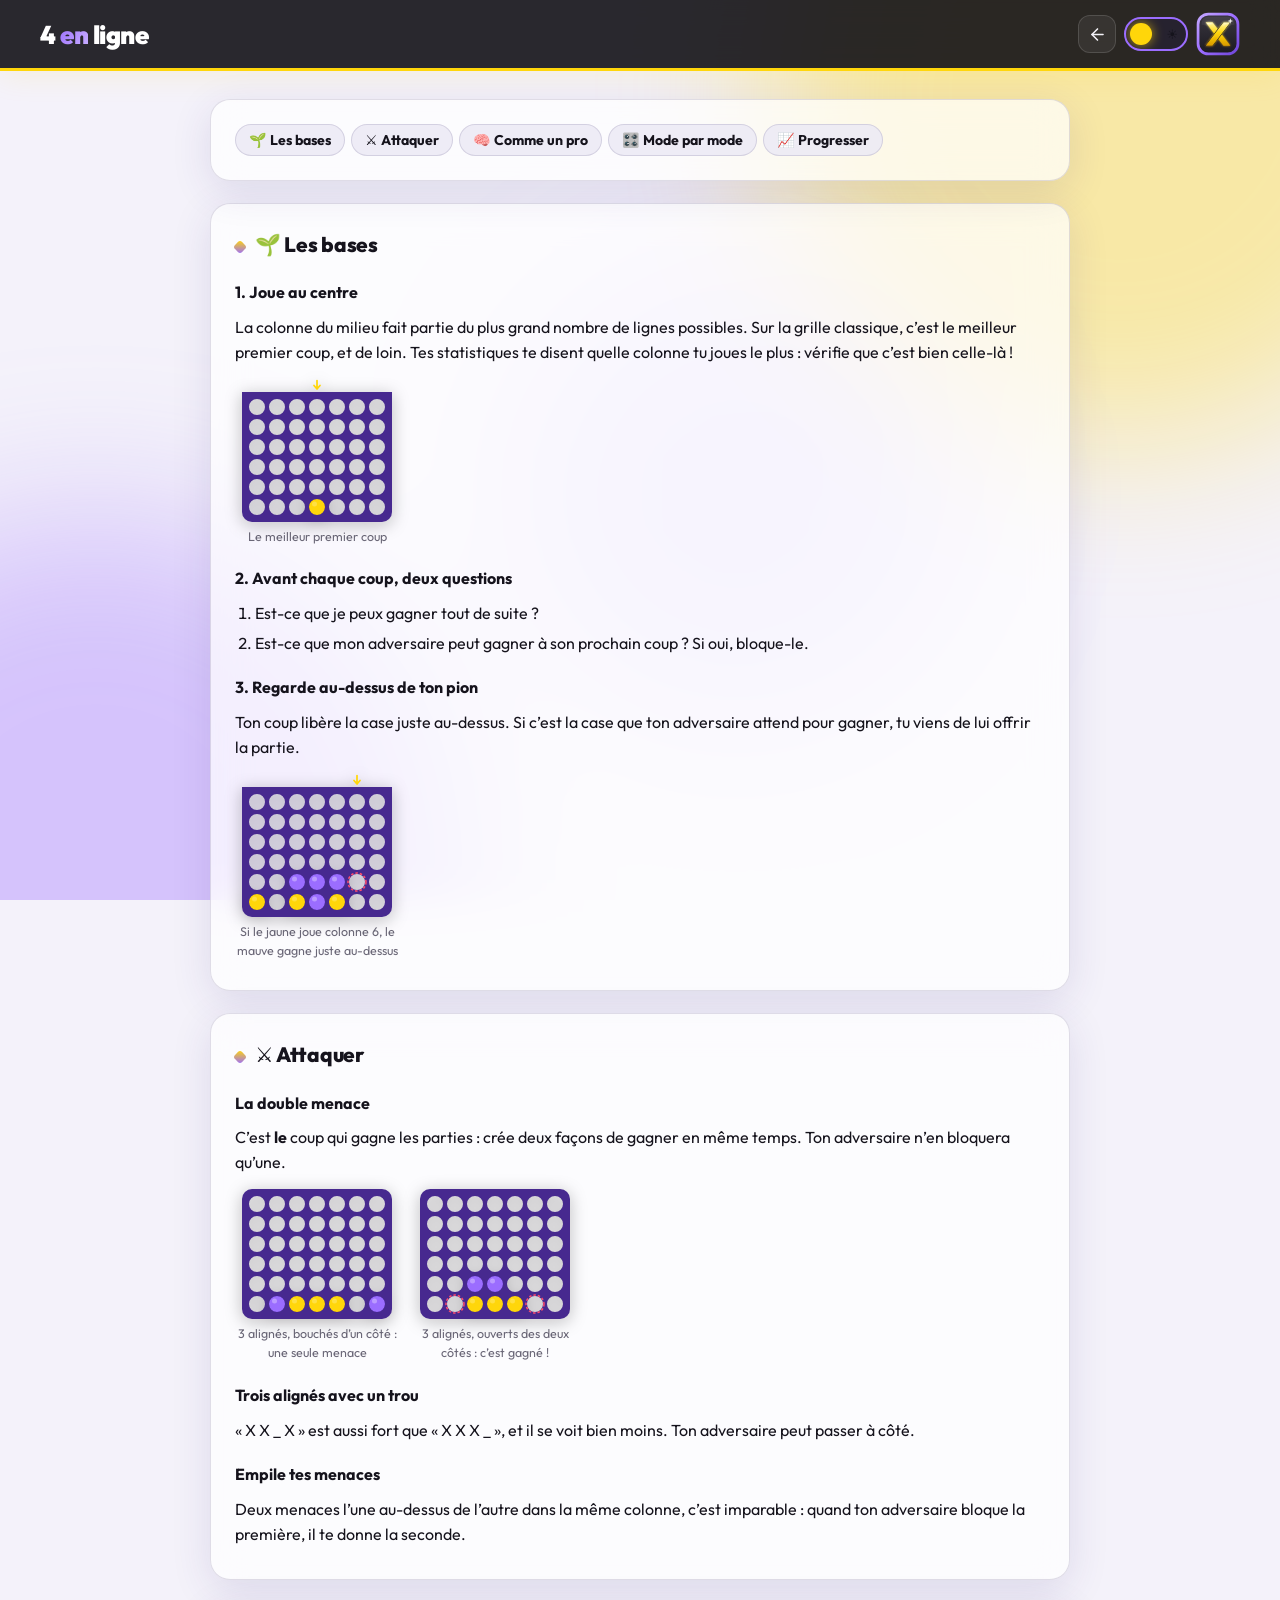
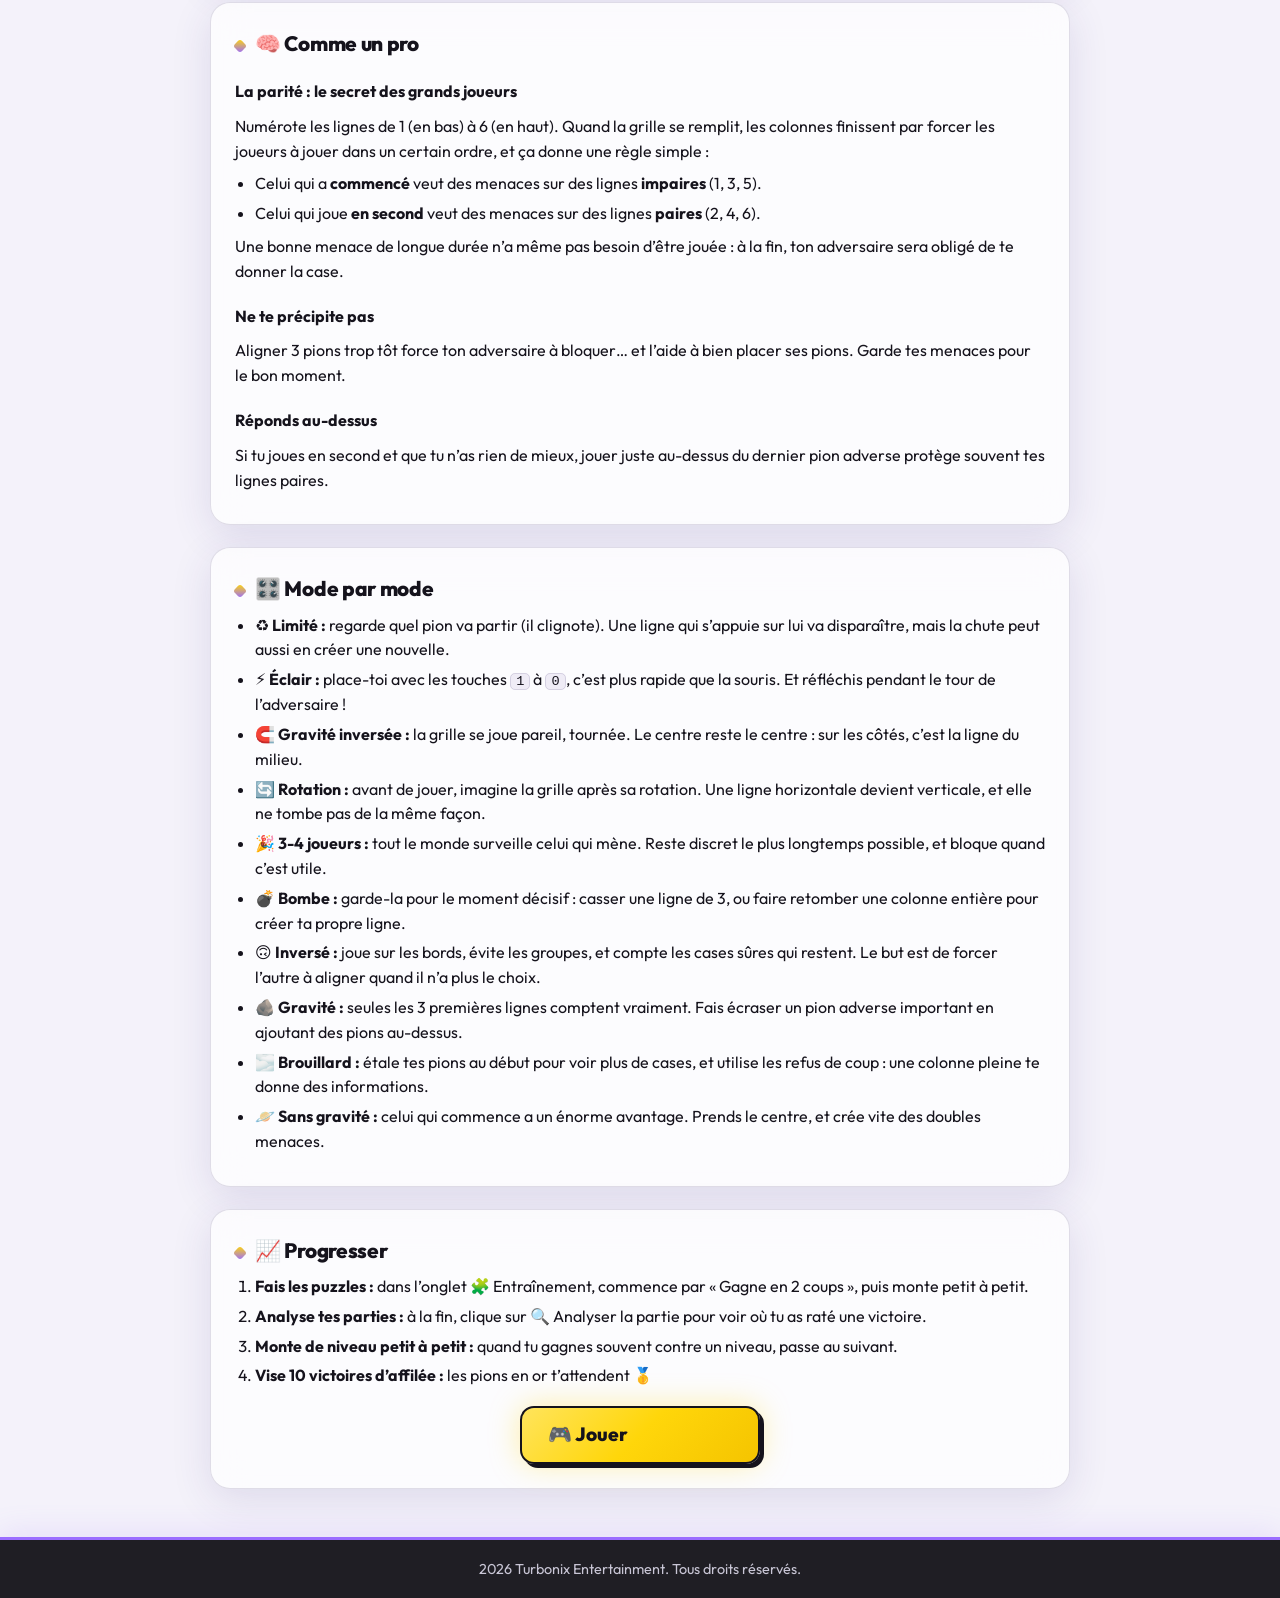
==== astuces.html @ aba50c03 "Site 4 en ligne : 2D et 3D, bot à 10 niveaux, tournoi, puzzles et modes combinables Co-Authored-By: " ====
<!DOCTYPE html>
<html lang="fr">
<head>
  <meta charset="UTF-8">
  <meta name="viewport" content="width=device-width, initial-scale=1.0">
  <title>Astuces du 4 en ligne — Turbonix</title>
  <meta name="description" content="Les meilleures astuces pour gagner au 4 en ligne : le centre, la double menace, la parité et des conseils pour chaque mode.">
  <link rel="icon" href="logo.svg" type="image/svg+xml">
  <script>
    // Applique le thème avant l'affichage pour éviter un flash
    (function () {
      var prefs = {};
      try { prefs = JSON.parse(localStorage.getItem("tx-prefs")) || {}; } catch (e) {}
      var theme = prefs.theme || (matchMedia("(prefers-color-scheme: dark)").matches ? "dark" : "light");
      document.documentElement.dataset.theme = theme;
    })();
  </script>
  <link rel="preconnect" href="https://fonts.googleapis.com">
  <link rel="preconnect" href="https://fonts.gstatic.com" crossorigin>
  <link href="https://fonts.googleapis.com/css2?family=Outfit:wght@400;500;600;700;800;900&display=swap" rel="stylesheet">
  <link rel="stylesheet" href="turbonix.css">
  <link rel="stylesheet" href="style.css">
</head>
<body class="rules-page">
  <div class="bg-blobs" aria-hidden="true"><span></span><span></span><span></span></div>

  <header class="site-header">
    <div class="header-inner">
      <h1 class="site-title">4 <span>en</span> ligne</h1>
      <div class="header-right">
        <a href="index.html" class="hbtn" title="Retour au jeu" aria-label="Retour au jeu">
          <svg viewBox="0 0 24 24"><path d="M19 12H5"/><path d="m12 19-7-7 7-7"/></svg>
        </a>
        <button id="themeBtn" class="theme-toggle" aria-label="Changer de thème" title="Mode sombre / clair">
          <span class="theme-icon sun">☀️</span>
          <span class="theme-icon moon">🌙</span>
        </button>
        <a href="index.html" class="logo" aria-label="Turbonix Entertainment">
          <img src="logo.svg" alt="Logo Turbonix" width="44" height="44">
        </a>
      </div>
    </div>
  </header>

  <main class="container">
    <nav class="card rules-nav" aria-label="Sommaire des astuces">
      <div class="presets">
        <a class="chip" href="#base">🌱 Les bases</a>
        <a class="chip" href="#attaque">⚔️ Attaquer</a>
        <a class="chip" href="#pro">🧠 Comme un pro</a>
        <a class="chip" href="#modes">🎛️ Mode par mode</a>
        <a class="chip" href="#progresser">📈 Progresser</a>
      </div>
    </nav>

    <section class="card rules-card" id="base">
      <h2>🌱 Les bases</h2>
      <h3>1. Joue au centre</h3>
      <p>La colonne du milieu fait partie du plus grand nombre de lignes possibles. Sur la grille classique, c’est le meilleur premier coup, et de loin. Tes statistiques te disent quelle colonne tu joues le plus : vérifie que c’est bien celle-là !</p>
      <div class="demo-row" data-demos='[{"b":"......./......./......./......./......./...X...","arrow":3,"t":"Le meilleur premier coup"}]'></div>
      <h3>2. Avant chaque coup, deux questions</h3>
      <ol>
        <li>Est-ce que je peux gagner tout de suite ?</li>
        <li>Est-ce que mon adversaire peut gagner à son prochain coup ? Si oui, bloque-le.</li>
      </ol>
      <h3>3. Regarde au-dessus de ton pion</h3>
      <p>Ton coup libère la case juste au-dessus. Si c’est la case que ton adversaire attend pour gagner, tu viens de lui offrir la partie.</p>
      <div class="demo-row" data-demos='[{"b":"......./......./......./......./..OOO../X.XOX..","mark":["5,4"],"arrow":5,"t":"Si le jaune joue colonne 6, le mauve gagne juste au-dessus"}]'></div>
    </section>

    <section class="card rules-card" id="attaque">
      <h2>⚔️ Attaquer</h2>
      <h3>La double menace</h3>
      <p>C’est <strong>le</strong> coup qui gagne les parties : crée deux façons de gagner en même temps. Ton adversaire n’en bloquera qu’une.</p>
      <div class="demo-row" data-demos='[{"b":"......./......./......./......./......./.OXXX.O","t":"3 alignés, bouchés d’un côté : une seule menace"},{"b":"......./......./......./......./..OO.../..XXX..","mark":["1,5","5,5"],"t":"3 alignés, ouverts des deux côtés : c’est gagné !"}]'></div>
      <h3>Trois alignés avec un trou</h3>
      <p>« X X _ X » est aussi fort que « X X X _ », et il se voit bien moins. Ton adversaire peut passer à côté.</p>
      <h3>Empile tes menaces</h3>
      <p>Deux menaces l’une au-dessus de l’autre dans la même colonne, c’est imparable : quand ton adversaire bloque la première, il te donne la seconde.</p>
    </section>

    <section class="card rules-card" id="pro">
      <h2>🧠 Comme un pro</h2>
      <h3>La parité : le secret des grands joueurs</h3>
      <p>Numérote les lignes de 1 (en bas) à 6 (en haut). Quand la grille se remplit, les colonnes finissent par forcer les joueurs à jouer dans un certain ordre, et ça donne une règle simple :</p>
      <ul>
        <li>Celui qui a <strong>commencé</strong> veut des menaces sur des lignes <strong>impaires</strong> (1, 3, 5).</li>
        <li>Celui qui joue <strong>en second</strong> veut des menaces sur des lignes <strong>paires</strong> (2, 4, 6).</li>
      </ul>
      <p>Une bonne menace de longue durée n’a même pas besoin d’être jouée : à la fin, ton adversaire sera obligé de te donner la case.</p>
      <h3>Ne te précipite pas</h3>
      <p>Aligner 3 pions trop tôt force ton adversaire à bloquer… et l’aide à bien placer ses pions. Garde tes menaces pour le bon moment.</p>
      <h3>Réponds au-dessus</h3>
      <p>Si tu joues en second et que tu n’as rien de mieux, jouer juste au-dessus du dernier pion adverse protège souvent tes lignes paires.</p>
    </section>

    <section class="card rules-card" id="modes">
      <h2>🎛️ Mode par mode</h2>
      <ul>
        <li><strong>♻️ Limité :</strong> regarde quel pion va partir (il clignote). Une ligne qui s’appuie sur lui va disparaître, mais la chute peut aussi en créer une nouvelle.</li>
        <li><strong>⚡ Éclair :</strong> place-toi avec les touches <kbd>1</kbd> à <kbd>0</kbd>, c’est plus rapide que la souris. Et réfléchis pendant le tour de l’adversaire !</li>
        <li><strong>🧲 Gravité inversée :</strong> la grille se joue pareil, tournée. Le centre reste le centre : sur les côtés, c’est la ligne du milieu.</li>
        <li><strong>🔄 Rotation :</strong> avant de jouer, imagine la grille après sa rotation. Une ligne horizontale devient verticale, et elle ne tombe pas de la même façon.</li>
        <li><strong>🎉 3-4 joueurs :</strong> tout le monde surveille celui qui mène. Reste discret le plus longtemps possible, et bloque quand c’est utile.</li>
        <li><strong>💣 Bombe :</strong> garde-la pour le moment décisif : casser une ligne de 3, ou faire retomber une colonne entière pour créer ta propre ligne.</li>
        <li><strong>🙃 Inversé :</strong> joue sur les bords, évite les groupes, et compte les cases sûres qui restent. Le but est de forcer l’autre à aligner quand il n’a plus le choix.</li>
        <li><strong>🪨 Gravité :</strong> seules les 3 premières lignes comptent vraiment. Fais écraser un pion adverse important en ajoutant des pions au-dessus.</li>
        <li><strong>🌫️ Brouillard :</strong> étale tes pions au début pour voir plus de cases, et utilise les refus de coup : une colonne pleine te donne des informations.</li>
        <li><strong>🪐 Sans gravité :</strong> celui qui commence a un énorme avantage. Prends le centre, et crée vite des doubles menaces.</li>
      </ul>
    </section>

    <section class="card rules-card" id="progresser">
      <h2>📈 Progresser</h2>
      <ol>
        <li><strong>Fais les puzzles :</strong> dans l’onglet 🧩 Entraînement, commence par « Gagne en 2 coups », puis monte petit à petit.</li>
        <li><strong>Analyse tes parties :</strong> à la fin, clique sur 🔍 Analyser la partie pour voir où tu as raté une victoire.</li>
        <li><strong>Monte de niveau petit à petit :</strong> quand tu gagnes souvent contre un niveau, passe au suivant.</li>
        <li><strong>Vise 10 victoires d’affilée :</strong> les pions en or t’attendent 🥇</li>
      </ol>
      <div class="actions rules-back"><a class="btn btn-primary" href="index.html">🎮 Jouer</a></div>
    </section>
  </main>

  <footer class="site-footer">
    <p><span id="year"></span> Turbonix Entertainment. Tous droits réservés.</p>
  </footer>

  <script src="js/pages.js"></script>
</body>
</html>
---- turbonix.css ----
/* ==========================================================================
   TURBONIX — Style commun des mini-sites Turbonix Entertainment
   Version 1.0 · tiré du site « Pile ou Face »
   Documentation complète : STYLE-TURBONIX.md

   À mettre dans le <head> de chaque site :
     <link rel="preconnect" href="https://fonts.googleapis.com">
     <link rel="preconnect" href="https://fonts.gstatic.com" crossorigin>
     <link href="https://fonts.googleapis.com/css2?family=Outfit:wght@400;500;600;700;800;900&display=swap" rel="stylesheet">
     <link rel="stylesheet" href="turbonix.css">
   ========================================================================== */


/* ---------- 1. Couleurs, polices, arrondis (variables) ---------- */

:root {
  /* Couleurs de marque (identiques en clair et en sombre) */
  --yellow: #ffd60a;
  --yellow-light: #ffe45c;
  --yellow-dark: #e6b800;
  --mauve: #9b6dff;
  --mauve-light: #c9b0ff;
  --mauve-dark: #6f45d9;
  --mauve-deep: #2d1b57;
  --black: #0d0c12;
  --ink: #15131c;
  --white: #ffffff;

  /* Thème clair */
  --bg: #f4f2fa;
  --surface: rgba(255, 255, 255, 0.72);
  --surface-solid: #ffffff;
  --surface-2: rgba(236, 233, 245, 0.85);
  --text: #15131c;
  --muted: #6b6878;
  --border: rgba(120, 110, 150, 0.22);
  --mauve-soft: rgba(155, 109, 255, 0.14);
  --btn-shadow: #15131c;
  --shadow: 0 10px 40px rgba(60, 40, 120, 0.12);
  --warn: #a87900;
  --error: #d6336c;
  --stage-bg: radial-gradient(ellipse at 50% 30%, #3f3558 0%, #241d33 55%, #15111d 100%);
  --blob-1: rgba(255, 214, 10, 0.35);
  --blob-2: rgba(155, 109, 255, 0.35);
  --blob-3: rgba(155, 109, 255, 0.2);

  /* Formes et mouvements */
  --radius: 20px;
  --ease: cubic-bezier(0.22, 0.8, 0.3, 1);
  --spring: cubic-bezier(0.34, 1.56, 0.64, 1);
  --font: "Outfit", "Segoe UI", system-ui, -apple-system, sans-serif;
  --mono: Consolas, "Courier New", monospace;
}

:root[data-theme="dark"] {
  --bg: #08070c;
  --surface: rgba(22, 20, 31, 0.72);
  --surface-solid: #16141f;
  --surface-2: rgba(38, 34, 52, 0.8);
  --text: #f3f1f8;
  --muted: #a39fb3;
  --border: rgba(155, 109, 255, 0.18);
  --mauve-soft: rgba(155, 109, 255, 0.18);
  --btn-shadow: #9b6dff;
  --shadow: 0 10px 40px rgba(0, 0, 0, 0.5);
  --warn: #ffd60a;
  --error: #ff6b9a;
  --stage-bg: radial-gradient(ellipse at 50% 30%, #2a1f45 0%, #140f22 55%, #0a0812 100%);
  --blob-1: rgba(255, 214, 10, 0.16);
  --blob-2: rgba(155, 109, 255, 0.3);
  --blob-3: rgba(111, 69, 217, 0.25);
}


/* ---------- 2. Base ---------- */

* { box-sizing: border-box; margin: 0; padding: 0; }

html { scroll-behavior: smooth; }

body {
  font-family: var(--font);
  background: var(--bg);
  color: var(--text);
  min-height: 100vh;
  display: flex;
  flex-direction: column;
  overflow-x: hidden;
  transition: background 0.5s var(--ease), color 0.5s var(--ease);
}

button { font: inherit; cursor: pointer; color: inherit; }
input, select, textarea { font: inherit; color: var(--text); }
input:focus, select:focus, textarea:focus {
  outline: none;
  border-color: var(--mauve) !important;
  box-shadow: 0 0 0 4px var(--mauve-soft);
}

.hidden { display: none !important; }
.muted { color: var(--muted); }
.small { font-size: 0.85rem; }
.error { color: var(--error); font-size: 0.82rem; }
.warn { color: var(--warn); font-size: 0.82rem; }

code, kbd {
  font-family: var(--mono);
  background: var(--surface-2);
  border: 1px solid var(--border);
  border-radius: 5px;
  padding: 0 5px;
  font-size: 0.85em;
}

h2 { font-size: 1.3rem; font-weight: 800; letter-spacing: -0.3px; }
/* Petit losange jaune → mauve devant chaque titre de carte */
h2::before {
  content: "";
  display: inline-block;
  width: 10px;
  height: 10px;
  margin-right: 10px;
  border-radius: 3px;
  background: linear-gradient(135deg, var(--yellow), var(--mauve));
  vertical-align: middle;
  transform: rotate(45deg);
}
h3 { font-size: 1rem; font-weight: 700; margin: 20px 0 10px; }


/* ---------- 3. Fond animé (3 taches floues qui dérivent) ---------- */
/* <div class="bg-blobs" aria-hidden="true"><span></span><span></span><span></span></div> */

.bg-blobs {
  position: fixed;
  inset: 0;
  z-index: -1;
  overflow: hidden;
  pointer-events: none;
}
.bg-blobs span {
  position: absolute;
  width: 55vmax;
  height: 55vmax;
  border-radius: 50%;
  filter: blur(80px);
  animation: tx-drift 26s ease-in-out infinite alternate;
  transition: background 0.6s;
}
.bg-blobs span:nth-child(1) { background: var(--blob-1); top: -20vmax; right: -15vmax; }
.bg-blobs span:nth-child(2) { background: var(--blob-2); bottom: -25vmax; left: -20vmax; animation-duration: 32s; }
.bg-blobs span:nth-child(3) { background: var(--blob-3); top: 30%; left: 40%; width: 35vmax; height: 35vmax; animation-duration: 22s; }


/* ---------- 4. Header ---------- */

.site-header {
  background: rgba(13, 12, 18, 0.88);
  backdrop-filter: blur(14px);
  -webkit-backdrop-filter: blur(14px);
  border-bottom: 3px solid var(--yellow);
  box-shadow: 0 4px 30px rgba(255, 214, 10, 0.12);
  position: sticky;
  top: 0;
  z-index: 20;
}
.header-inner {
  max-width: 1240px;
  margin: 0 auto;
  padding: 12px 20px;
  display: flex;
  align-items: center;
  justify-content: space-between;
  gap: 12px;
}
.site-title {
  color: var(--white);
  font-size: 1.6rem;
  font-weight: 900;
  letter-spacing: -0.5px;
  white-space: nowrap;
}
/* Le mot mis en avant dans le titre (ex. « ou » dans « Pile ou Face ») */
.site-title span {
  background: linear-gradient(120deg, var(--mauve), var(--mauve-light));
  -webkit-background-clip: text;
  background-clip: text;
  color: transparent;
}
.header-right { display: flex; align-items: center; gap: 8px; }
.logo img { display: block; transition: transform 0.5s var(--spring); }
.logo:hover img { transform: rotate(-10deg) scale(1.1); }

/* Boutons-icônes du header (son, vibration, partage, effacer…) */
.hbtn {
  width: 38px;
  height: 38px;
  display: grid;
  place-items: center;
  border-radius: 12px;
  border: 1.5px solid rgba(255, 255, 255, 0.14);
  background: rgba(255, 255, 255, 0.06);
  color: #f3f1f8;
  transition: background 0.25s, border-color 0.25s, transform 0.3s var(--spring), color 0.25s;
}
.hbtn svg {
  width: 19px;
  height: 19px;
  fill: none;
  stroke: currentColor;
  stroke-width: 2;
  stroke-linecap: round;
  stroke-linejoin: round;
}
.hbtn:hover { border-color: var(--mauve); background: rgba(155, 109, 255, 0.2); transform: translateY(-2px); }
.hbtn:active { transform: scale(0.92); }
/* Bouton à deux états : <svg class="on">…</svg><svg class="off">…</svg>, classe .off sur le bouton */
.hbtn .off { display: none; }
.hbtn.off { color: #8a879a; }
.hbtn.off .on { display: none; }
.hbtn.off .off { display: block; }
.hbtn.danger:hover { border-color: #ff6b9a; background: rgba(255, 107, 154, 0.18); color: #ff8fb3; }

/* Interrupteur clair / sombre */
.theme-toggle {
  position: relative;
  width: 64px;
  height: 34px;
  border-radius: 999px;
  border: 2px solid var(--mauve);
  background: #26222f;
  overflow: hidden;
  flex-shrink: 0;
}
.theme-toggle::after {
  content: "";
  position: absolute;
  top: 4px;
  left: 4px;
  width: 22px;
  height: 22px;
  border-radius: 50%;
  background: var(--yellow);
  box-shadow: 0 0 12px rgba(255, 214, 10, 0.7);
  transition: transform 0.5s var(--spring), background 0.4s, box-shadow 0.4s;
}
:root[data-theme="dark"] .theme-toggle::after {
  transform: translateX(30px);
  background: var(--mauve);
  box-shadow: 0 0 12px rgba(155, 109, 255, 0.8);
}
.theme-icon { position: absolute; top: 50%; font-size: 0.8rem; transform: translateY(-50%); transition: opacity 0.3s; }
.theme-icon.sun { right: 8px; }
.theme-icon.moon { left: 8px; opacity: 0; }
:root[data-theme="dark"] .theme-icon.sun { opacity: 0; }
:root[data-theme="dark"] .theme-icon.moon { opacity: 1; }


/* ---------- 5. Disposition de la page ---------- */

.container {
  flex: 1;
  width: 100%;
  max-width: 1240px;
  margin: 0 auto;
  padding: 28px 20px 48px;
  display: grid;
  grid-template-columns: 1.15fr 1fr;
  gap: 22px;
  align-items: start;
}
/* Carte qui prend toute la largeur (zone principale, personnalisation…) */
.full { grid-column: 1 / -1; }

.card {
  background: var(--surface);
  backdrop-filter: blur(18px);
  -webkit-backdrop-filter: blur(18px);
  border-radius: var(--radius);
  box-shadow: var(--shadow);
  padding: 24px;
  border: 1px solid var(--border);
  transition: background 0.5s var(--ease), border-color 0.5s var(--ease);
  animation: tx-rise 0.7s var(--ease) both;
  scroll-margin-top: 90px;
  min-width: 0;
}
.card:nth-child(2) { animation-delay: 0.08s; }
.card:nth-child(3) { animation-delay: 0.16s; }
.card:nth-child(4) { animation-delay: 0.24s; }

.card-head {
  display: flex;
  align-items: center;
  justify-content: space-between;
  flex-wrap: wrap;
  gap: 12px;
  margin-bottom: 14px;
}

/* Séparateur pointillé à l'intérieur d'une carte */
.divider { margin-top: 18px; padding-top: 14px; border-top: 1px dashed var(--border); }
.hint { text-align: center; margin-top: 14px; font-size: 0.8rem; color: var(--muted); }


/* ---------- 6. Boutons ---------- */

.btn {
  border: 2px solid var(--text);
  border-radius: 14px;
  padding: 12px 26px;
  font-weight: 700;
  background: var(--surface-solid);
  transition: transform 0.25s var(--spring), background 0.2s, box-shadow 0.25s, border-color 0.2s;
}
.btn:hover:not(:disabled) { transform: translateY(-2px); }
.btn:active:not(:disabled) { transform: translateY(2px) scale(0.98); }
.btn:disabled { opacity: 0.55; cursor: not-allowed; }

/* Bouton principal : jaune, ombre décalée « cartoon » + halo + reflet qui passe */
.btn-primary {
  position: relative;
  overflow: hidden;
  background: linear-gradient(135deg, var(--yellow-light), var(--yellow) 50%, #f5c400);
  color: var(--ink);
  border-color: var(--ink);
  box-shadow: 4px 4px 0 var(--btn-shadow), 0 0 30px rgba(255, 214, 10, 0.35);
  font-size: 1.2rem;
  font-weight: 800;
  min-width: 240px;
}
.btn-primary::after {
  content: "";
  position: absolute;
  inset: 0;
  background: linear-gradient(110deg, transparent 30%, rgba(255, 255, 255, 0.65) 50%, transparent 70%);
  transform: translateX(-120%);
  animation: tx-shine 3.5s ease-in-out infinite;
}
.btn-primary:hover:not(:disabled) { box-shadow: 6px 6px 0 var(--btn-shadow), 0 0 40px rgba(255, 214, 10, 0.5); }
.btn-primary:active:not(:disabled) { box-shadow: 1px 1px 0 var(--btn-shadow); }
/* Pendant une action (ajouter la classe .busy sur <body>), le bouton principal pulse */
body.busy .btn-primary { animation: tx-pulse 0.9s ease-in-out infinite; }

.btn-ghost:hover:not(:disabled) { background: var(--mauve-soft); border-color: var(--mauve); }

.btn-small {
  padding: 7px 13px;
  font-size: 0.85rem;
  border-width: 1.5px;
  border-radius: 10px;
}
.btn-small:hover:not(:disabled) { background: var(--mauve-soft); border-color: var(--mauve); }

.btn-danger { background: #e8336f; border-color: #e8336f; color: #fff; }
.btn-danger:hover:not(:disabled) { background: #cc2259 !important; border-color: #cc2259 !important; }

/* Petit bouton carré avec un emoji (ex. 🎲 « au hasard ») */
.icon-btn {
  width: 44px;
  min-height: 40px;
  flex-shrink: 0;
  border: 1.5px solid var(--border);
  border-radius: 12px;
  background: var(--surface-2);
  font-size: 1.1rem;
  transition: transform 0.4s var(--spring), border-color 0.2s;
}
.icon-btn:hover { border-color: var(--mauve); transform: rotate(-20deg) scale(1.08); }
.icon-btn:active { transform: rotate(200deg) scale(0.92); }

.actions { display: flex; gap: 12px; flex-wrap: wrap; justify-content: center; }


/* ---------- 7. Pastilles, sélecteurs, onglets ---------- */

/* Pastilles cliquables (préréglages : D4, D6… ou Euro, Dollar…) */
.presets { display: flex; flex-wrap: wrap; gap: 6px; }
.chip {
  border: 1.5px solid var(--border);
  background: var(--surface-2);
  border-radius: 999px;
  padding: 6px 13px;
  font-weight: 700;
  font-size: 0.88rem;
  transition: all 0.3s var(--spring);
}
.chip:hover { border-color: var(--mauve); transform: translateY(-2px); }
.chip.active {
  background: linear-gradient(135deg, var(--mauve), var(--mauve-dark));
  border-color: var(--mauve);
  color: var(--white);
  box-shadow: 0 4px 14px rgba(155, 109, 255, 0.4);
}

/* Choix entre 2 options avec une pilule mauve qui glisse.
   <div class="pill-switch" data-active="0"><span class="pill-indicator"></span>
     <button class="active">🪙 Pièce</button><button>🎲 Dé</button></div>
   Mettre data-active="1" pour la 2e option. */
.pill-switch {
  position: relative;
  display: grid;
  grid-template-columns: 1fr 1fr;
  width: 240px;
  padding: 4px;
  border-radius: 999px;
  background: var(--surface-2);
  border: 1px solid var(--border);
}
.pill-indicator {
  position: absolute;
  top: 4px;
  bottom: 4px;
  left: 4px;
  width: calc(50% - 4px);
  border-radius: 999px;
  background: linear-gradient(135deg, var(--mauve), var(--mauve-dark));
  box-shadow: 0 4px 16px rgba(155, 109, 255, 0.45);
  transition: transform 0.5s var(--spring);
}
.pill-switch[data-active="1"] .pill-indicator { transform: translateX(100%); }
.pill-switch button {
  position: relative;
  border: none;
  background: none;
  padding: 8px 0;
  font-weight: 700;
  border-radius: 999px;
  transition: color 0.3s;
}
.pill-switch button.active { color: var(--white); }

/* Petit sélecteur à chiffres avec indicateur jaune (ex. « Comparer 1 · 2 · 3 »).
   Mettre data-active="0|1|2" sur .seg */
.seg {
  position: relative;
  display: grid;
  grid-template-columns: repeat(3, 40px);
  padding: 3px;
  border-radius: 12px;
  background: var(--surface-2);
  border: 1px solid var(--border);
}
.seg button { position: relative; border: none; background: none; padding: 5px 0; font-weight: 800; transition: color 0.3s; }
.seg button.active { color: var(--ink); }
.seg-indicator {
  position: absolute;
  top: 3px;
  bottom: 3px;
  left: 3px;
  width: 40px;
  border-radius: 9px;
  background: var(--yellow);
  box-shadow: 0 0 14px rgba(255, 214, 10, 0.45);
  transition: transform 0.45s var(--spring);
}
.seg[data-active="1"] .seg-indicator { transform: translateX(40px); }
.seg[data-active="2"] .seg-indicator { transform: translateX(80px); }

/* Onglets (ex. objets A / B / C) */
.tabs { display: flex; gap: 8px; margin-bottom: 14px; flex-wrap: wrap; }
.tab {
  display: flex;
  align-items: center;
  gap: 8px;
  padding: 5px 12px 5px 5px;
  border-radius: 12px;
  border: 1.5px solid var(--border);
  background: var(--surface-2);
  font-weight: 700;
  transition: all 0.25s var(--ease);
}
.tab.active { border-color: var(--mauve); background: var(--mauve-soft); box-shadow: 0 0 16px rgba(155, 109, 255, 0.25); }

/* Badge lettre (A mauve nuit, B jaune, C blanc) */
.badge {
  display: inline-grid;
  place-items: center;
  width: 26px;
  height: 26px;
  border-radius: 8px;
  font-weight: 900;
  font-size: 0.85rem;
  background: var(--mauve-deep);
  color: var(--yellow);
  flex-shrink: 0;
}
.badge.b { background: var(--yellow); color: var(--ink); }
.badge.c { background: #ffffff; color: var(--mauve-dark); border: 1.5px solid var(--mauve); }


/* ---------- 8. Champs de saisie ---------- */

.field { display: flex; flex-direction: column; gap: 6px; }
.field label { font-weight: 600; font-size: 0.9rem; }
.field label small { color: var(--muted); font-weight: 400; }
.field-row { display: flex; gap: 8px; }
.field-row.wrap { flex-wrap: wrap; }
.input,
.field input[type="number"],
.field input[type="text"] {
  width: 180px;
  padding: 10px 12px;
  border: 1.5px solid var(--border);
  border-radius: 12px;
  background: var(--surface-2);
  font-weight: 700;
  font-size: 1rem;
  transition: border-color 0.2s, box-shadow 0.2s;
}
.input.grow { width: auto; flex: 1; min-width: 0; }

/* Interrupteur on/off
   <label class="switch"><input type="checkbox"><span class="switch-track"><span class="switch-thumb"></span></span>Texte</label> */
.switch { display: flex; align-items: center; gap: 10px; cursor: pointer; font-weight: 700; font-size: 0.9rem; }
.switch input { position: absolute; opacity: 0; pointer-events: none; }
.switch-track {
  width: 48px;
  height: 28px;
  border-radius: 999px;
  background: var(--border);
  position: relative;
  transition: background 0.3s var(--ease), box-shadow 0.3s;
  flex-shrink: 0;
}
.switch-thumb {
  position: absolute;
  top: 3px;
  left: 3px;
  width: 22px;
  height: 22px;
  border-radius: 50%;
  background: var(--white);
  box-shadow: 0 2px 5px rgba(0, 0, 0, 0.3);
  transition: transform 0.4s var(--spring);
}
.switch input:checked + .switch-track { background: var(--mauve); box-shadow: 0 0 14px rgba(155, 109, 255, 0.5); }
.switch input:checked + .switch-track .switch-thumb { transform: translateX(20px); }
.switch input:focus-visible + .switch-track { box-shadow: 0 0 0 4px var(--mauve-soft); }

/* Curseur dégradé mauve → jaune. Mettre style="--fill: 40%" pour la partie remplie */
.range {
  width: 100%;
  height: 8px;
  -webkit-appearance: none;
  appearance: none;
  border-radius: 99px;
  background: linear-gradient(90deg, var(--mauve), var(--yellow)) 0 / var(--fill, 0%) 100% no-repeat, var(--border);
  cursor: pointer;
}
.range::-webkit-slider-thumb {
  -webkit-appearance: none;
  width: 20px;
  height: 20px;
  border-radius: 50%;
  background: var(--white);
  border: 3px solid var(--mauve);
  box-shadow: 0 2px 8px rgba(155, 109, 255, 0.5);
  transition: transform 0.2s var(--spring);
}
.range::-webkit-slider-thumb:hover { transform: scale(1.2); }
.range::-moz-range-thumb {
  width: 16px;
  height: 16px;
  border-radius: 50%;
  background: var(--white);
  border: 3px solid var(--mauve);
}

/* Encadré d'information (mauve) ou d'avertissement (.info.alt, jaune) */
.info {
  background: var(--mauve-soft);
  border-left: 4px solid var(--mauve);
  padding: 11px 13px;
  border-radius: 10px;
  font-size: 0.88rem;
  margin-bottom: 12px;
  line-height: 1.45;
  transition: background 0.3s, border-color 0.3s;
}
.info.alt { background: rgba(255, 214, 10, 0.12); border-left-color: var(--yellow); }


/* ---------- 9. Liste de probabilités (une ligne par choix) ---------- */
/*
  <div class="prob-list">
    <div class="prob-row">
      <span class="prob-index">1</span>
      <input class="prob-name" value="Pile">
      <div class="prob-pct"><input value="50"><span class="eq"></span></div>
      <input class="range prob-range" type="range" min="0" max="100" step="0.01" style="--fill:50%">
    </div>
  </div>
  <div class="prob-total">Total : <strong>100 %</strong></div>
*/

.prob-list {
  display: flex;
  flex-direction: column;
  gap: 8px;
  max-height: 480px;
  overflow-y: auto;
  padding-right: 4px;
}
.prob-row {
  display: grid;
  grid-template-columns: auto 1fr 130px;
  grid-template-areas:
    "idx name pct"
    "idx range range";
  align-items: center;
  gap: 8px 10px;
  padding: 9px 11px;
  border-radius: 14px;
  background: var(--surface-2);
  border: 1px solid transparent;
  transition: background 0.3s, border-color 0.3s;
  animation: tx-rise 0.35s var(--ease) both;
}
.prob-row:hover { border-color: var(--border); }
.prob-row.flash { animation: tx-flash 1.2s var(--ease); }
.prob-index {
  grid-area: idx;
  min-width: 32px;
  height: 32px;
  padding: 0 6px;
  display: grid;
  place-items: center;
  background: linear-gradient(135deg, var(--mauve-deep), var(--ink));
  color: var(--yellow);
  border-radius: 10px;
  font-weight: 800;
  font-size: 0.8rem;
  align-self: start;
}
.prob-name {
  grid-area: name;
  width: 100%;
  min-width: 0;
  padding: 8px 10px;
  border: 1.5px solid var(--border);
  border-radius: 10px;
  background: var(--surface-solid);
  font-weight: 600;
}
.prob-pct { grid-area: pct; position: relative; }
.prob-pct input {
  width: 100%;
  padding: 8px 26px 8px 10px;
  border: 1.5px solid var(--border);
  border-radius: 10px;
  background: var(--surface-solid);
  text-align: right;
  font-weight: 700;
}
/* Le « % » affiché dans le champ */
.prob-pct::after {
  content: "%";
  position: absolute;
  right: 10px;
  top: 50%;
  transform: translateY(-50%);
  color: var(--muted);
  font-size: 0.85rem;
  pointer-events: none;
}
/* Quand on a tapé une fraction (1/3) ou un ratio (1:3), on cache le « % »
   et on montre l'équivalent à gauche (« = 33.33 % ») */
.prob-pct.raw::after { content: ""; }
.prob-pct.raw input { padding-right: 10px; }
.prob-pct.invalid input { border-color: var(--error); animation: tx-shake 0.3s; }
.prob-pct .eq {
  position: absolute;
  left: 10px;
  top: 50%;
  transform: translateY(-50%);
  pointer-events: none;
  font-size: 0.72rem;
  font-weight: 700;
  color: var(--mauve);
  white-space: nowrap;
}
.prob-range { grid-area: range; }

.prob-total {
  margin-top: 16px;
  padding-top: 14px;
  border-top: 1px dashed var(--border);
  display: flex;
  flex-wrap: wrap;
  align-items: center;
  gap: 10px;
  justify-content: space-between;
}
.prob-total strong { transition: color 0.3s; }
.prob-total strong.off { color: var(--warn); }

.pager { display: flex; align-items: center; flex-wrap: wrap; gap: 10px; margin-top: 12px; font-size: 0.88rem; }


/* ---------- 10. Zone de jeu / scène ---------- */
/* Fond sombre avec un halo conique qui tourne lentement (plus vite avec .rolling) */

.stage-zone {
  position: relative;
  width: 100%;
  height: 320px;
  border-radius: 22px;
  background: var(--stage-bg);
  border: 1px solid var(--border);
  overflow: hidden;
  box-shadow: inset 0 -30px 60px rgba(0, 0, 0, 0.08);
  transition: background 0.5s;
}
.stage-zone::before {
  content: "";
  position: absolute;
  inset: -40%;
  background: conic-gradient(from 0deg, transparent, rgba(255, 214, 10, 0.12), transparent 30%, rgba(155, 109, 255, 0.16), transparent 60%);
  animation: tx-spin 14s linear infinite;
  opacity: 0.7;
  pointer-events: none;
}
.stage-zone.rolling::before { animation-duration: 2.5s; opacity: 1; }
/* Onde de choc + flash jaune quand un résultat tombe (ajouter puis retirer .landed) */
.stage-zone::after {
  content: "";
  position: absolute;
  left: 50%;
  top: 55%;
  width: 40px;
  height: 40px;
  margin: -20px 0 0 -20px;
  border-radius: 50%;
  border: 3px solid var(--yellow);
  opacity: 0;
  pointer-events: none;
}
.stage-zone.landed { animation: tx-flash-zone 0.7s var(--ease); }
.stage-zone.landed::after { animation: tx-shockwave 0.9s var(--ease); }
/* Événement rare (ex. pièce sur la tranche) : la zone clignote en doré */
.stage-zone.jackpot { animation: tx-jackpot 1.2s ease-in-out 3; border-color: var(--yellow); }

/* Particules d'explosion (créées en JS, voir STYLE-TURBONIX.md) */
.particle {
  position: absolute;
  left: 50%;
  top: 50%;
  border-radius: 50%;
  pointer-events: none;
  box-shadow: 0 0 8px currentColor;
}
.particle.star {
  border-radius: 0;
  clip-path: polygon(50% 0, 61% 35%, 98% 35%, 68% 57%, 79% 91%, 50% 70%, 21% 91%, 32% 57%, 2% 35%, 39% 35%);
}

/* Bannière « INCROYABLE ! » au-dessus de la zone */
.banner {
  position: absolute;
  left: 50%;
  top: 14%;
  transform: translateX(-50%);
  display: flex;
  flex-direction: column;
  align-items: center;
  pointer-events: none;
  animation: tx-banner 3.6s var(--spring) forwards;
  z-index: 2;
}
.banner span {
  font-size: clamp(1.6rem, 5vw, 2.8rem);
  font-weight: 900;
  letter-spacing: 2px;
  background: linear-gradient(90deg, var(--yellow), #fff, var(--mauve), var(--yellow));
  background-size: 300% 100%;
  -webkit-background-clip: text;
  background-clip: text;
  color: transparent;
  filter: drop-shadow(0 0 12px rgba(255, 214, 10, 0.8));
  animation: tx-shimmer 1.2s linear infinite;
}
.banner small { color: #fff; font-weight: 800; text-shadow: 0 0 10px var(--mauve); }

/* Résultat sous la zone : petite étiquette + valeur surlignée en jaune */
.result {
  text-align: center;
  font-size: 1.2rem;
  font-weight: 700;
  min-height: 3.2em;
  display: flex;
  flex-wrap: wrap;
  align-items: center;
  justify-content: center;
  gap: 4px 8px;
  max-width: 100%;
}
.result.reveal { animation: tx-reveal 0.55s var(--spring); }
.result-label {
  font-size: 0.75rem;
  text-transform: uppercase;
  letter-spacing: 1.5px;
  color: var(--muted);
}
.result strong {
  background: linear-gradient(135deg, var(--yellow-light), var(--yellow));
  color: var(--ink);
  padding: 3px 12px;
  border-radius: 8px;
  line-height: 1.7;
  box-shadow: 0 4px 18px rgba(255, 214, 10, 0.35);
  -webkit-box-decoration-break: clone;
  box-decoration-break: clone;
  overflow-wrap: anywhere;
}
.result .line { flex-basis: 100%; }
.jackpot-title {
  flex-basis: 100%;
  font-size: 1.4rem;
  font-weight: 900;
  letter-spacing: 3px;
  color: var(--yellow);
  text-shadow: 0 0 14px rgba(255, 214, 10, 0.7);
}


/* ---------- 11. Statistiques et historique ---------- */

/* Chiffres clés : 4 cases (2 sur téléphone) */
.kpis { display: grid; grid-template-columns: repeat(4, 1fr); gap: 10px; margin-bottom: 18px; }
.kpi {
  background: var(--surface-2);
  border-radius: 14px;
  padding: 12px 8px;
  display: flex;
  flex-direction: column;
  align-items: center;
  text-align: center;
  min-width: 0;
  border: 1px solid var(--border);
}
.kpi-value {
  font-size: 1.3rem;
  font-weight: 900;
  max-width: 100%;
  overflow: hidden;
  text-overflow: ellipsis;
  white-space: nowrap;
}
.kpi-label { font-size: 0.72rem; color: var(--muted); text-transform: uppercase; letter-spacing: 0.8px; }

/* Barres : partie remplie = obtenu, trait vertical = visé */
.bars { display: flex; flex-direction: column; gap: 10px; }
.bar-row { font-size: 0.88rem; }
.bar-label { display: flex; justify-content: space-between; gap: 8px; margin-bottom: 4px; }
.bar-label > span { overflow: hidden; text-overflow: ellipsis; white-space: nowrap; font-weight: 600; }
.bar-label small { white-space: nowrap; font-weight: 700; }
.bar { height: 10px; background: var(--surface-2); border-radius: 99px; position: relative; border: 1px solid var(--border); }
.bar-fill {
  height: 100%;
  background: linear-gradient(90deg, var(--mauve), var(--yellow));
  border-radius: 99px;
  box-shadow: 0 0 10px rgba(155, 109, 255, 0.4);
  transition: width 0.8s var(--ease);
}
.bar-target { position: absolute; top: -4px; bottom: -4px; width: 2px; background: var(--text); border-radius: 2px; transition: left 0.8s var(--ease); }

/* Tableau de comparaison */
.compare-table { margin-bottom: 16px; overflow-x: auto; }
.compare-table table { width: 100%; border-collapse: collapse; font-size: 0.88rem; }
.compare-table th { text-align: left; color: var(--muted); font-weight: 600; font-size: 0.78rem; padding: 6px 8px; }
.compare-table td { padding: 8px; border-top: 1px solid var(--border); }
.compare-table tr { transition: background 0.2s; }
.compare-table tbody tr:hover, .compare-table tr.active { background: var(--mauve-soft); }

/* « 10 derniers » : cartes en grille, la plus récente bordée de jaune */
.recent-list {
  list-style: none;
  display: grid;
  grid-template-columns: repeat(auto-fill, minmax(190px, 1fr));
  gap: 8px;
}
.recent-item {
  display: flex;
  align-items: center;
  gap: 8px;
  min-width: 0;
  padding: 8px 12px;
  border-radius: 12px;
  background: var(--surface-2);
  border: 1px solid var(--border);
  font-size: 0.9rem;
  animation: tx-rise 0.35s var(--ease) both;
}
.recent-item:first-child { border-color: var(--yellow); box-shadow: 0 0 14px rgba(255, 214, 10, 0.25); }
.recent-item .badge { width: 22px; height: 22px; font-size: 0.75rem; }
.recent-obj { color: var(--muted); font-weight: 600; white-space: nowrap; }
.recent-arrow { color: var(--mauve); font-weight: 800; }
.recent-item strong { overflow: hidden; text-overflow: ellipsis; white-space: nowrap; }
.recent-item small { margin-left: auto; white-space: nowrap; }

/* Historique long : petites étiquettes noir/jaune et mauve/blanc en alternance */
.history { display: flex; flex-wrap: wrap; gap: 6px; max-height: 150px; overflow-y: auto; }
.history-item {
  padding: 3px 10px;
  border-radius: 8px;
  background: #1d1530;
  color: var(--yellow);
  font-size: 0.82rem;
  font-weight: 700;
  animation: tx-rise 0.3s var(--ease) both;
}
.history-item.alt { background: var(--mauve); color: var(--white); }

/* Aide repliable « Comment lire… ? » */
.help {
  margin-top: 16px;
  background: var(--surface-2);
  border: 1px solid var(--border);
  border-radius: 14px;
  padding: 10px 14px;
  font-size: 0.88rem;
}
.help summary { cursor: pointer; font-weight: 700; color: var(--mauve); }
.help ul { margin: 10px 0 4px 18px; display: flex; flex-direction: column; gap: 6px; line-height: 1.45; }


/* ---------- 12. Couleurs personnalisables ---------- */

.swatches { display: flex; flex-wrap: wrap; gap: 8px; align-items: center; }
.swatch {
  width: 30px;
  height: 30px;
  border-radius: 50%;
  border: 2px solid var(--border);
  background: var(--c);
  box-shadow: inset 0 -4px 8px rgba(0, 0, 0, 0.25);
  transition: transform 0.3s var(--spring), border-color 0.2s;
}
.swatch:hover { transform: scale(1.12); }
.swatch.active { border-color: var(--mauve); box-shadow: 0 0 0 3px var(--mauve-soft), inset 0 -4px 8px rgba(0, 0, 0, 0.25); transform: scale(1.1); }
.swatch.mini { width: 26px; height: 26px; }
.color-search { display: flex; align-items: center; gap: 8px; margin: 10px 0 4px; }
.color-preview {
  width: 34px;
  height: 34px;
  flex-shrink: 0;
  border-radius: 10px;
  border: 2px solid var(--border);
  box-shadow: inset 0 -4px 8px rgba(0, 0, 0, 0.25);
  transition: background 0.2s;
}
.color-input {
  flex: 1;
  min-width: 0;
  max-width: 220px;
  padding: 8px 10px;
  border: 1.5px solid var(--border);
  border-radius: 10px;
  background: var(--surface-2);
  font-family: var(--mono);
  font-weight: 700;
}
.color-pick {
  position: relative;
  width: 34px;
  height: 34px;
  display: grid;
  place-items: center;
  border-radius: 10px;
  border: 1.5px dashed var(--mauve);
  cursor: pointer;
  flex-shrink: 0;
}
.color-pick input { position: absolute; inset: 0; opacity: 0; cursor: pointer; width: 100%; height: 100%; }


/* ---------- 13. Fenêtres, notifications, footer ---------- */

.dialog {
  margin: auto;
  width: min(560px, calc(100vw - 32px));
  max-height: calc(100vh - 40px);
  overflow-y: auto;
  padding: 26px;
  border-radius: 22px;
  border: 1px solid var(--border);
  background: var(--surface-solid);
  color: var(--text);
  box-shadow: 0 30px 80px rgba(0, 0, 0, 0.45);
  position: relative;
}
.dialog[open] { animation: tx-pop 0.4s var(--spring); }
.dialog::backdrop { background: rgba(8, 7, 12, 0.6); backdrop-filter: blur(6px); }
.dialog.small { width: min(440px, calc(100vw - 32px)); }
.dialog h3 { margin-top: 22px; }
.dialog p { margin-bottom: 10px; line-height: 1.5; }
.dialog-close { position: absolute; top: 14px; right: 14px; }
.dialog-close button {
  width: 34px;
  height: 34px;
  border-radius: 10px;
  border: 1px solid var(--border);
  background: var(--surface-2);
}
.dialog-actions { display: flex; justify-content: flex-end; gap: 10px; margin-top: 18px; }

/* Notification en bas de l'écran : ajouter .show pendant ~2,6 s */
.toast {
  position: fixed;
  left: 50%;
  bottom: 26px;
  transform: translate(-50%, 30px);
  padding: 12px 20px;
  border-radius: 14px;
  background: var(--ink);
  color: #fff;
  font-weight: 600;
  border: 1px solid var(--mauve);
  box-shadow: 0 10px 40px rgba(155, 109, 255, 0.35);
  opacity: 0;
  pointer-events: none;
  transition: opacity 0.35s var(--ease), transform 0.45s var(--spring);
  z-index: 50;
  max-width: calc(100vw - 32px);
  text-align: center;
}
.toast.show { opacity: 1; transform: translate(-50%, 0); }

.site-footer {
  background: rgba(13, 12, 18, 0.92);
  color: #c9c6d6;
  text-align: center;
  padding: 20px;
  font-size: 0.9rem;
  border-top: 3px solid var(--mauve);
  box-shadow: 0 -4px 30px rgba(155, 109, 255, 0.15);
}


/* ---------- 14. Animations ---------- */

@keyframes tx-rise { from { opacity: 0; transform: translateY(18px); } to { opacity: 1; transform: none; } }
@keyframes tx-drift { from { transform: translate(0, 0) scale(1); } to { transform: translate(-8vmax, 6vmax) scale(1.15); } }
@keyframes tx-shine { 0%, 60% { transform: translateX(-120%); } 100% { transform: translateX(120%); } }
@keyframes tx-pulse { 50% { box-shadow: 4px 4px 0 var(--btn-shadow), 0 0 50px rgba(255, 214, 10, 0.7); } }
@keyframes tx-reveal { from { opacity: 0; transform: translateY(10px) scale(0.92); } to { opacity: 1; transform: none; } }
@keyframes tx-pop { from { opacity: 0; transform: scale(0.9) translateY(10px); } }
@keyframes tx-spin { to { transform: rotate(360deg); } }
@keyframes tx-shake { 25% { transform: translateX(-3px); } 75% { transform: translateX(3px); } }
@keyframes tx-flash { 0%, 40% { background: var(--mauve-soft); border-color: var(--mauve); } }
@keyframes tx-flash-zone {
  0% { box-shadow: inset 0 0 0 3px var(--yellow), 0 0 40px rgba(255, 214, 10, 0.5); }
  100% { box-shadow: inset 0 -30px 60px rgba(0, 0, 0, 0.08); }
}
@keyframes tx-shockwave { 0% { opacity: 0.9; transform: scale(0.4); } 100% { opacity: 0; transform: scale(7); border-width: 1px; } }
@keyframes tx-jackpot {
  0%, 100% { box-shadow: inset 0 0 0 2px var(--yellow), 0 0 30px rgba(255, 214, 10, 0.4); }
  50% { box-shadow: inset 0 0 60px rgba(255, 214, 10, 0.5), 0 0 70px rgba(155, 109, 255, 0.7); }
}
@keyframes tx-banner {
  0% { opacity: 0; transform: translateX(-50%) scale(0.3) rotate(-8deg); }
  12% { opacity: 1; transform: translateX(-50%) scale(1.15) rotate(2deg); }
  20% { transform: translateX(-50%) scale(1) rotate(0); }
  85% { opacity: 1; }
  100% { opacity: 0; transform: translateX(-50%) translateY(-20px) scale(1); }
}
@keyframes tx-shimmer { to { background-position: -300% 0; } }


/* ---------- 15. Tablette et téléphone ---------- */

/* Tablette en portrait et moins : une seule colonne */
@media (max-width: 899px) {
  .container { grid-template-columns: 1fr; padding: 18px 16px 30px; }
  .desktop-only { display: none !important; }
}

/* Téléphone */
@media (max-width: 560px) {
  .site-title { font-size: 1.15rem; }
  .header-inner { padding: 10px 12px; }
  .header-right { gap: 5px; }
  .hbtn { width: 32px; height: 32px; border-radius: 10px; }
  .hbtn svg { width: 16px; height: 16px; }
  .theme-toggle { width: 52px; height: 30px; }
  .theme-toggle::after { width: 18px; height: 18px; }
  :root[data-theme="dark"] .theme-toggle::after { transform: translateX(22px); }
  .logo img { width: 34px; height: 34px; }
  .card { padding: 18px 14px; }
  .stage-zone { height: 260px; }
  .btn-primary { min-width: 0; width: 100%; }
  .actions, .actions .btn { width: 100%; }
  .prob-row { grid-template-columns: auto 1fr 104px; }
  .kpis { grid-template-columns: repeat(2, 1fr); }
  .recent-list { grid-template-columns: 1fr; }
}

/* Très petit téléphone */
@media (max-width: 400px) {
  .theme-icon { display: none; }
  .hbtn { width: 30px; height: 30px; }
}

/* Respecte le réglage « réduire les animations » du système */
@media (prefers-reduced-motion: reduce) {
  *, *::before, *::after {
    animation-duration: 0.01ms !important;
    animation-iteration-count: 1 !important;
    transition-duration: 0.01ms !important;
  }
}
---- style.css ----
/* ==========================================================================
   4 en ligne : styles propres au site (le reste est dans turbonix.css)
   ========================================================================== */

a.hbtn { text-decoration: none; }

/* ---------- Haut de la carte ---------- */

.play-top { display: flex; align-items: center; justify-content: space-between; flex-wrap: wrap; gap: 10px; }
.top-links { display: flex; gap: 8px; }
.mode-tabs { margin-bottom: 0; }
.mode-tabs .tab { transition: all 0.3s var(--spring); }
.mode-tabs .tab:hover { border-color: var(--mauve); transform: translateY(-2px); }
.mode-tabs .badge { background: var(--mauve-soft); font-size: 0.9rem; transition: transform 0.4s var(--spring); }
.mode-tabs .tab.active .badge { transform: scale(1.12) rotate(-6deg); }
.rules-link { text-decoration: none; color: inherit; white-space: nowrap; }
.mode-desc { margin: 12px 0 14px; min-height: 1.3em; }
.look-label { font-weight: 700; font-size: 0.9rem; margin-bottom: 8px; }
.look-label strong { color: var(--mauve); }
.setting + .setting { margin-top: 18px; padding-top: 14px; border-top: 1px dashed var(--border); }
.setting .small { margin-top: 8px; line-height: 1.4; }
.chip { color: inherit; }
.chip:disabled { opacity: 0.4; cursor: not-allowed; transform: none; border-color: var(--border); }
.chip.static { cursor: default; }
.chip.static:hover { transform: none; border-color: var(--border); }
.pill-switch.wide { width: min(340px, 100%); }
.pill-switch.wide button { font-size: 0.92rem; }

/* ---------- Les pions (2D, et petits pions de l'interface) ---------- */

.tok {
  position: absolute;
  display: block;
  border-radius: 50%;
  background: radial-gradient(circle at 34% 28%, var(--c-l), var(--c) 55%, var(--c-d) 100%);
  box-shadow: inset 0 -3px 6px rgba(0, 0, 0, 0.28), inset 0 2px 3px rgba(255, 255, 255, 0.45);
  pointer-events: none;
  will-change: transform;
}
/* La rainure du pion */
.tok::before {
  content: "";
  position: absolute;
  inset: 12%;
  border-radius: 50%;
  border: 2px solid rgba(255, 255, 255, 0.25);
  box-shadow: inset 0 0 0 2px rgba(0, 0, 0, 0.12), 0 0 0 1px rgba(0, 0, 0, 0.12);
}
.tok.mini { position: relative; display: inline-block; width: 24px; height: 24px; flex-shrink: 0; vertical-align: middle; }
.tok.mini::before { border-width: 1px; box-shadow: none; }

/* Pion avec un X */
.tok.s-x::after {
  content: "";
  position: absolute;
  inset: 24%;
  background:
    linear-gradient(45deg, transparent 41%, var(--c-on) 41%, var(--c-on) 59%, transparent 59%),
    linear-gradient(-45deg, transparent 41%, var(--c-on) 41%, var(--c-on) 59%, transparent 59%);
  border-radius: 10%;
}

/* Pion qui brille : reflet qui passe et étincelle */
.tok.s-shine {
  box-shadow: 0 0 calc(var(--cell, 30px) * 0.3) var(--c), inset 0 -3px 6px rgba(0, 0, 0, 0.2), inset 0 2px 4px rgba(255, 255, 255, 0.7);
  overflow: hidden;
  animation: c4-glow 2.4s ease-in-out infinite;
}
.tok.s-shine::after {
  content: "";
  position: absolute;
  inset: -30%;
  background: linear-gradient(115deg, transparent 38%, rgba(255, 255, 255, 0.85) 50%, transparent 62%);
  animation: c4-sheen 2.8s ease-in-out infinite;
}

/* Pion en or */
.tok.s-gold {
  background: conic-gradient(from 210deg, #8a5a00, #ffd60a, #fff6a8, #e6a800, #8a5a00, #ffe45c, #fff6a8, #b67d00, #8a5a00);
  box-shadow: 0 0 calc(var(--cell, 30px) * 0.32) rgba(255, 196, 0, 0.75), inset 0 -3px 6px rgba(90, 50, 0, 0.5), inset 0 2px 4px rgba(255, 255, 255, 0.85);
  overflow: hidden;
  animation: c4-goldglow 2.2s ease-in-out infinite;
}
.tok.s-gold::before { border-color: rgba(120, 75, 0, 0.55); box-shadow: inset 0 0 0 2px rgba(255, 246, 168, 0.5); }
.tok.s-gold::after {
  content: "";
  position: absolute;
  inset: -30%;
  background: linear-gradient(115deg, transparent 40%, rgba(255, 255, 255, 0.95) 50%, transparent 60%);
  animation: c4-sheen 2.2s ease-in-out infinite;
}

/* ---------- Indicateur de tour ---------- */

.turnbar {
  --n: 2;
  position: relative;
  display: grid;
  grid-template-columns: repeat(var(--n), minmax(0, 1fr));
  padding: 5px;
  margin-bottom: 14px;
  border-radius: 18px;
  background: var(--surface-2);
  border: 1px solid var(--border);
}
.turn-glider {
  position: absolute;
  top: 5px;
  bottom: 5px;
  left: 5px;
  width: calc((100% - 10px) / var(--n));
  border-radius: 14px;
  background: linear-gradient(135deg, var(--yellow-light), var(--yellow) 60%, #f5c400);
  box-shadow: 0 6px 24px rgba(255, 214, 10, 0.45);
  transform: translateX(calc(100% * var(--active, 0)));
  transition: transform 0.55s var(--spring), opacity 0.35s;
}
.turnbar:not(.over) .turn-glider { animation: c4-turn 1.6s ease-in-out infinite; }
.turnbar.thinking .turn-glider { animation-duration: 0.8s; }
.turnbar.draw .turn-glider { opacity: 0; }
.turn-side {
  position: relative;
  display: flex;
  align-items: center;
  justify-content: center;
  gap: 8px;
  padding: 8px 6px;
  min-width: 0;
  font-weight: 800;
  color: var(--muted);
  transition: color 0.3s, transform 0.45s var(--spring), opacity 0.3s;
}
.turn-side.active { color: var(--ink); transform: scale(1.03); }
.turn-side.out { opacity: 0.4; text-decoration: line-through; }
.turn-side .tok.mini { width: 30px; height: 30px; transition: transform 0.5s var(--spring); }
.turn-side.active .tok.mini { transform: rotate(-8deg) scale(1.1); }
.turn-text { display: flex; flex-direction: column; min-width: 0; line-height: 1.15; }
.turn-name { overflow: hidden; text-overflow: ellipsis; white-space: nowrap; }
.turn-sub { font-size: 0.72rem; font-weight: 600; opacity: 0.8; white-space: nowrap; overflow: hidden; text-overflow: ellipsis; }
.turn-flag {
  flex-shrink: 0;
  width: 28px;
  height: 28px;
  border-radius: 9px;
  border: 1px solid var(--border);
  background: var(--surface-solid);
  color: var(--text);
  font-size: 0.8rem;
  line-height: 1;
  transition: transform 0.3s var(--spring), border-color 0.2s;
}
.turn-flag:hover { transform: translateY(-2px); border-color: #ff6b9a; }

/* Le temps du mode éclair */
.clock {
  position: relative;
  height: 18px;
  margin: -6px 0 12px;
  border-radius: 99px;
  background: var(--surface-2);
  border: 1px solid var(--border);
  overflow: hidden;
}
.clock-fill { height: 100%; width: 100%; background: linear-gradient(90deg, var(--mauve), var(--yellow)); transform-origin: left; }
.clock.low .clock-fill { background: linear-gradient(90deg, #e8336f, #ff8a00); }
.clock.low { animation: c4-low 0.5s ease-in-out infinite; }
.clock-text { position: absolute; inset: 0; display: grid; place-items: center; font-size: 0.72rem; font-weight: 900; color: var(--text); }

/* ---------- Zone de jeu ---------- */

.arena {
  height: clamp(340px, calc(100vh - 300px), 720px);
  transition: box-shadow 0.45s var(--ease), border-color 0.45s;
  box-shadow: inset 0 0 70px var(--turn-glow, transparent), inset 0 -30px 60px rgba(0, 0, 0, 0.08);
  touch-action: manipulation;
}
.arena::before { inset: auto; left: calc(50% - 1000px); top: calc(50% - 1000px); width: 2000px; height: 2000px; }
.arena::after { top: 50%; z-index: 4; }
.board-host { position: absolute; inset: 10px; z-index: 1; }
.arena.blurred .board-host { filter: blur(16px) saturate(0.6); transition: filter 0.3s; }

.arena-tools { position: absolute; top: 10px; right: 10px; z-index: 6; display: flex; gap: 6px; }
.tool {
  min-width: 36px;
  height: 36px;
  padding: 0 8px;
  display: grid;
  place-items: center;
  border-radius: 12px;
  border: 1.5px solid rgba(255, 255, 255, 0.16);
  background: rgba(13, 12, 18, 0.55);
  color: #f3f1f8;
  font-weight: 800;
  font-size: 0.85rem;
  backdrop-filter: blur(6px);
  transition: background 0.25s, border-color 0.25s, transform 0.3s var(--spring);
}
.tool svg { width: 18px; height: 18px; fill: none; stroke: currentColor; stroke-width: 2.2; stroke-linecap: round; stroke-linejoin: round; }
.tool:hover { border-color: var(--mauve); background: rgba(155, 109, 255, 0.3); transform: translateY(-2px); }
.tool:active { transform: scale(0.92); }

.overlay {
  position: absolute;
  inset: 0;
  z-index: 5;
  display: grid;
  place-items: center;
  background: rgba(8, 7, 12, 0.45);
  color: #fff;
  animation: c4-fade 0.25s var(--ease);
}
.overlay.solid { background: #120d22; }
.overlay-box { text-align: center; font-weight: 800; font-size: 1.1rem; display: flex; flex-direction: column; align-items: center; gap: 12px; padding: 16px; animation: tx-pop 0.4s var(--spring); }
.overlay-icon { font-size: 3rem; line-height: 1; }
.overlay .btn { color: var(--text); }

/* L'annonce d'un match de tournoi */
.overlay.vs { background: rgba(8, 7, 12, 0.8); overflow: hidden; }
.vs-round { position: absolute; top: 12%; left: 0; right: 0; text-align: center; font-size: 0.85rem; font-weight: 800; letter-spacing: 3px; text-transform: uppercase; color: var(--mauve-light); animation: tx-reveal 0.6s var(--spring) both; }
.vs-row { display: flex; align-items: center; justify-content: center; gap: clamp(12px, 4vw, 44px); width: 100%; padding: 0 16px; }
.vs-side { flex: 1; min-width: 0; display: flex; flex-direction: column; align-items: center; gap: 10px; }
.vs-side.left { animation: c4-from-left 0.7s var(--spring) both; }
.vs-side.right { animation: c4-from-right 0.7s var(--spring) both; }
.vs-side .tok.mini { width: clamp(52px, 10vw, 92px); height: clamp(52px, 10vw, 92px); --cell: 100px; }
.vs-name { font-size: clamp(1rem, 3vw, 1.7rem); font-weight: 900; max-width: 100%; overflow: hidden; text-overflow: ellipsis; white-space: nowrap; color: #fff; }
.vs-mark {
  flex-shrink: 0;
  font-size: clamp(2rem, 7vw, 4.4rem);
  font-weight: 900;
  background: linear-gradient(90deg, var(--yellow), #fff, var(--mauve), var(--yellow));
  background-size: 300% 100%;
  -webkit-background-clip: text;
  background-clip: text;
  color: transparent;
  filter: drop-shadow(0 0 16px rgba(255, 214, 10, 0.8));
  animation: c4-slam 0.6s 0.45s var(--spring) both, tx-shimmer 1.2s linear infinite;
}

.status { margin-top: 12px; min-height: 2.6em; }
.move-info { text-align: center; min-height: 1.2em; margin-bottom: 10px; }
.dots { display: inline-flex; gap: 3px; margin-left: 4px; }
.dots i { width: 5px; height: 5px; border-radius: 50%; background: var(--ink); animation: c4-dot 1s ease-in-out infinite; }
.dots i:nth-child(2) { animation-delay: 0.15s; }
.dots i:nth-child(3) { animation-delay: 0.3s; }
.play-actions { margin-top: 2px; }
.play-actions .btn.on { background: var(--mauve-soft); border-color: var(--mauve); box-shadow: 0 0 16px rgba(155, 109, 255, 0.4); }
.hint kbd { margin: 0 1px; }

/* ---------- Le plateau 2D ---------- */

.b2d, .b3d { position: absolute; inset: 0; user-select: none; -webkit-user-select: none; }
.b2d { touch-action: manipulation; cursor: pointer; }
.b2d.locked { cursor: default; }
.b3d canvas { display: block; touch-action: none; cursor: grab; }
.b3d canvas:active { cursor: grabbing; }
/* L'ombre est sur la boîte et pas sur la façade : sinon elle passerait par les trous et assombrirait les pions */
.b2d-board { position: absolute; transform-origin: 50% 50%; border-radius: 12px; box-shadow: 0 22px 44px rgba(0, 0, 0, 0.6); }
.b2d-board > * { position: absolute; }
.b2d-tokens { inset: 0; }
.b2d-plate { pointer-events: none; z-index: 2; }
.b2d-fog { inset: 0; z-index: 3; pointer-events: none; }
.b2d-fog i {
  position: absolute;
  border-radius: 24%;
  background: radial-gradient(circle at 40% 35%, #6c5d9c, #3a2f5e 60%, #231b3d);
  box-shadow: 0 0 calc(var(--cell) * 0.2) calc(var(--cell) * 0.06) #2f2650;
  animation: c4-fog 9s ease-in-out infinite;
}
.b2d-lane {
  z-index: 1;
  background: linear-gradient(180deg, rgba(255, 255, 255, 0.2), rgba(255, 255, 255, 0.04));
  opacity: 0;
  border-radius: 10px;
  pointer-events: none;
  transition: opacity 0.18s, left 0.14s var(--ease), top 0.14s var(--ease);
}
.b2d-lane.show { opacity: 1; }
.b2d-hint {
  z-index: 4;
  border-radius: 12px;
  border: 3px solid var(--yellow);
  background: rgba(255, 214, 10, 0.2);
  box-shadow: 0 0 28px rgba(255, 214, 10, 0.75), inset 0 0 22px rgba(255, 214, 10, 0.4);
  opacity: 0;
  pointer-events: none;
}
.b2d-hint.show { opacity: 1; animation: c4-hint 1.1s ease-in-out infinite; }
.b2d-ghost { opacity: 0; z-index: 3; transition: opacity 0.15s, left 0.16s var(--spring), top 0.16s var(--spring); }
.b2d-ghost.show { opacity: 0.92; animation: c4-hover 1.2s ease-in-out infinite; }
.b2d-aim {
  z-index: 5;
  border-radius: 50%;
  border: 3px dashed var(--yellow);
  opacity: 0;
  pointer-events: none;
  transition: opacity 0.15s, left 0.12s var(--ease), top 0.12s var(--ease);
}
.b2d-aim.show { opacity: 1; animation: tx-spin 3.5s linear infinite; }
.b2d-aim.bomb { border-color: #ff4d6d; border-width: 4px; box-shadow: 0 0 18px rgba(255, 77, 109, 0.8); }
.b2d-keys { inset: 0; z-index: 1; pointer-events: none; transition: opacity 0.2s; }
.b2d-keys kbd {
  position: absolute;
  display: grid;
  place-items: center;
  background: none;
  border: none;
  color: rgba(255, 255, 255, 0.45);
  font-family: var(--font);
  font-weight: 800;
  font-size: calc(var(--cell) * 0.27);
  padding: 0;
}
@media (hover: none) { .b2d-keys { display: none; } }
.b2d-win { inset: 0; z-index: 4; pointer-events: none; overflow: visible; }
.wl { fill: none; stroke-linecap: round; stroke-dasharray: 1 1; stroke-dashoffset: 1; animation: c4-draw 0.55s var(--ease) 0.15s forwards; }
.wl.glow { opacity: 0.4; filter: blur(5px); }

.tok.won { animation: c4-won 0.65s var(--spring) var(--d, 0ms) both, c4-wonglow 1.3s ease-in-out calc(var(--d, 0ms) + 0.65s) infinite; }
.tok.faded { opacity: 0.45; transition: opacity 0.5s var(--ease) 0.15s; }
.tok.doomed { animation: c4-doomed 1.1s ease-in-out infinite; }
.tok.target { animation: c4-target 0.9s ease-in-out infinite; }

.land-ring {
  position: absolute;
  width: var(--s);
  height: var(--s);
  margin: calc(var(--s) / -2) 0 0 calc(var(--s) / -2);
  border-radius: 50%;
  border: 3px solid var(--yellow);
  pointer-events: none;
  z-index: 3;
  animation: c4-ring 0.5s var(--ease) forwards;
}
.blast {
  position: absolute;
  width: var(--s);
  height: var(--s);
  margin: calc(var(--s) / -2) 0 0 calc(var(--s) / -2);
  border-radius: 50%;
  background: radial-gradient(circle, #fff 0%, #ffd60a 25%, #ff8a00 50%, rgba(255, 77, 109, 0.4) 70%, transparent 75%);
  pointer-events: none;
  z-index: 4;
  animation: c4-blast 0.55s var(--ease) forwards;
}
.bomb-fly { position: absolute; z-index: 5; pointer-events: none; line-height: 1; }
.board-host .particle { z-index: 5; }

/* ---------- Analyse ---------- */

.replay {
  margin-bottom: 16px;
  padding: 14px;
  border-radius: 16px;
  background: var(--surface-2);
  border: 1px solid var(--border);
  display: flex;
  flex-direction: column;
  gap: 12px;
  animation: tx-rise 0.4s var(--ease) both;
}
#anBody { display: flex; flex-direction: column; gap: 12px; }
#anBody.hidden { display: none; }
#anBody .kpis { margin-bottom: 0; }
.an-progress { display: flex; flex-direction: column; gap: 6px; }
.an-progress.hidden { display: none; }
.replay-controls { display: flex; align-items: center; flex-wrap: wrap; gap: 6px; }
.replay-controls .btn { min-width: 40px; }
.rp-count { margin-left: 8px; font-weight: 800; font-size: 0.9rem; }
.rp-exit { margin-left: auto; }
.rp-moves { max-height: 110px; }
.an-note { font-size: 0.92rem; font-weight: 600; line-height: 1.4; min-height: 1.4em; }
.advantage { height: 14px; border-radius: 99px; overflow: hidden; background: var(--adv-b, var(--mauve)); border: 1px solid var(--border); }
.advantage-fill { height: 100%; width: 50%; background: var(--adv-a, var(--yellow)); transition: width 0.5s var(--spring); box-shadow: 2px 0 8px rgba(0, 0, 0, 0.4); }
.move-chip {
  border: 1.5px solid transparent;
  cursor: pointer;
  animation: none;
  opacity: 0.85;
  background: var(--surface-solid);
  color: var(--text);
  font-family: inherit;
  transition: opacity 0.2s, transform 0.3s var(--spring), border-color 0.2s;
}
.move-chip:hover { opacity: 1; transform: translateY(-2px); }
.move-chip.best { background: #137a5a; color: #fff; }
.move-chip.good { background: #2d6fb3; color: #fff; }
.move-chip.meh { background: #a87900; color: #fff; }
.move-chip.bad { background: #d4561a; color: #fff; }
.move-chip.blunder { background: #e8336f; color: #fff; }
.move-chip.current { opacity: 1; border-color: var(--yellow); transform: scale(1.08); box-shadow: 0 0 12px rgba(255, 214, 10, 0.6); }

/* ---------- Joueurs ---------- */

.players { display: grid; grid-template-columns: repeat(auto-fit, minmax(290px, 1fr)); gap: 14px; }
.player {
  padding: 14px;
  border-radius: 14px;
  background: var(--surface-2);
  border: 1px solid var(--border);
  border-left: 5px solid var(--c);
  transition: border-color 0.3s;
  min-width: 0;
  animation: tx-rise 0.35s var(--ease) both;
}
.player-head { display: flex; align-items: center; gap: 10px; margin-bottom: 12px; font-weight: 800; }
.player-head .tok.mini { width: 34px; height: 34px; --cell: 34px; }
.player-name { flex: 1; min-width: 0; width: 100%; padding: 8px 10px; border: 1.5px solid var(--border); border-radius: 10px; background: var(--surface-solid); font-weight: 700; }
.player-section { margin-top: 10px; }
.player-label { font-size: 0.8rem; font-weight: 700; color: var(--muted); margin-bottom: 6px; }
.skin-row { display: flex; flex-wrap: wrap; gap: 6px; }
.skin {
  display: inline-flex;
  align-items: center;
  gap: 7px;
  padding: 5px 11px 5px 5px;
  border-radius: 999px;
  border: 1.5px solid var(--border);
  background: var(--surface-solid);
  font-weight: 700;
  font-size: 0.82rem;
  transition: all 0.3s var(--spring);
}
.skin:hover:not(:disabled) { border-color: var(--mauve); transform: translateY(-2px); }
.skin.active { border-color: var(--mauve); box-shadow: 0 0 0 3px var(--mauve-soft); }
.skin:disabled { opacity: 0.6; cursor: not-allowed; }
.skin .tok.mini { --cell: 24px; }
.level-chips .chip { min-width: 34px; padding: 5px 8px; text-align: center; }
.color-field .error { margin-top: 6px; display: block; }

/* ---------- Modes ---------- */

.mode-grid { display: grid; grid-template-columns: repeat(auto-fill, minmax(260px, 1fr)); gap: 12px; }
.mode-card {
  padding: 13px 14px;
  border-radius: 14px;
  background: var(--surface-2);
  border: 1.5px solid var(--border);
  transition: border-color 0.3s, box-shadow 0.3s, transform 0.3s var(--spring), opacity 0.3s;
  min-width: 0;
}
.mode-card:hover { transform: translateY(-2px); }
.mode-card.on { border-color: var(--mauve); box-shadow: 0 0 18px rgba(155, 109, 255, 0.28); background: var(--mauve-soft); }
.mode-card.off { opacity: 0.55; }
.mode-card.off:hover { transform: none; }
.mode-head { display: flex; align-items: center; justify-content: space-between; gap: 8px; }
.mode-title { display: flex; align-items: center; gap: 8px; font-weight: 800; min-width: 0; }
.mode-icon { font-size: 1.25rem; line-height: 1; transition: transform 0.4s var(--spring); }
.mode-card.on .mode-icon { transform: scale(1.18) rotate(-8deg); }
.mode-card .switch { flex-shrink: 0; }
.mode-text { margin-top: 6px; font-size: 0.82rem; color: var(--muted); line-height: 1.35; }
.mode-extra { margin-top: 10px; display: flex; flex-wrap: wrap; align-items: center; gap: 6px; animation: tx-rise 0.3s var(--ease) both; }
.mode-extra .chip { padding: 4px 10px; font-size: 0.8rem; }
.num-input { width: 86px; padding: 6px 8px; border: 1.5px solid var(--border); border-radius: 10px; background: var(--surface-solid); font-weight: 700; }

/* ---------- Tournoi ---------- */

.t-tools { display: flex; flex-wrap: wrap; align-items: center; gap: 10px; margin-bottom: 12px; }
.t-entries { display: grid; grid-template-columns: repeat(auto-fill, minmax(280px, 1fr)); gap: 8px; }
.t-entry {
  display: grid;
  grid-template-columns: auto 34px 1fr auto;
  align-items: center;
  gap: 8px;
  padding: 7px 9px;
  border-radius: 12px;
  background: var(--surface-2);
  border: 1px solid var(--border);
  min-width: 0;
  animation: tx-rise 0.3s var(--ease) both;
}
.t-num { min-width: 24px; height: 24px; display: grid; place-items: center; border-radius: 8px; background: linear-gradient(135deg, var(--mauve-deep), var(--ink)); color: var(--yellow); font-weight: 800; font-size: 0.75rem; }
.t-color { width: 34px; height: 34px; padding: 0; border: 2px solid var(--border); border-radius: 50%; overflow: hidden; background: none; cursor: pointer; }
.t-color::-webkit-color-swatch-wrapper { padding: 0; }
.t-color::-webkit-color-swatch { border: none; border-radius: 50%; }
.t-name { width: 100%; min-width: 0; padding: 6px 8px; border: 1.5px solid var(--border); border-radius: 10px; background: var(--surface-solid); font-weight: 700; font-size: 0.88rem; }
.t-type { padding: 6px 4px; border: 1.5px solid var(--border); border-radius: 10px; background: var(--surface-solid); font-weight: 700; font-size: 0.8rem; max-width: 104px; }

.bracket { display: flex; gap: 0; overflow-x: auto; padding: 4px 2px 12px; align-items: stretch; }
.b-col { display: flex; flex-direction: column; min-width: 196px; flex: 1 0 196px; animation: tx-rise 0.6s var(--ease) both; animation-delay: calc(var(--r) * 0.12s); }
.b-head { text-align: center; font-size: 0.72rem; font-weight: 800; letter-spacing: 1px; text-transform: uppercase; color: var(--muted); padding-bottom: 10px; }
.b-body { flex: 1; display: flex; flex-direction: column; justify-content: space-around; }
.b-match { position: relative; padding: 6px 18px; display: flex; align-items: center; flex: 1; }
.b-card {
  position: relative;
  width: 100%;
  border-radius: 12px;
  background: var(--surface-solid);
  border: 1.5px solid var(--border);
  overflow: hidden;
  box-shadow: 0 4px 14px rgba(0, 0, 0, 0.12);
  transition: border-color 0.3s, box-shadow 0.3s;
  animation: tx-rise 0.45s var(--ease) both;
  animation-delay: calc(var(--r, 0) * 0.1s + var(--k) * 0.04s);
  z-index: 1;
}
.b-match.bye .b-card { opacity: 0.55; }
.b-match.current .b-card { border-color: var(--yellow); animation: c4-current 1.4s ease-in-out infinite; }
.b-match.fresh .b-card { animation: c4-fresh 1s var(--spring); border-color: var(--mauve); }
.b-slot { display: flex; align-items: center; gap: 7px; padding: 6px 9px; min-height: 36px; font-weight: 700; font-size: 0.86rem; min-width: 0; transition: background 0.4s, opacity 0.4s; }
.b-slot + .b-slot { border-top: 1px solid var(--border); }
.b-slot .tok.mini { width: 20px; height: 20px; --cell: 20px; }
.b-slot .lv-num { margin-left: auto; min-width: 20px; height: 20px; font-size: 0.7rem; }
.b-name { overflow: hidden; text-overflow: ellipsis; white-space: nowrap; min-width: 0; }
.b-slot.empty { color: var(--muted); font-weight: 500; font-style: italic; }
.b-slot.won { background: linear-gradient(90deg, rgba(255, 214, 10, 0.4), rgba(255, 214, 10, 0.08)); font-weight: 900; }
.b-slot.lost { opacity: 0.45; text-decoration: line-through; }
.b-match.fresh .b-slot.won { animation: c4-slot 0.9s var(--spring); }
/* Les traits entre les tours */
.b-match::before { content: ""; position: absolute; right: 0; width: 18px; border-right: 2px solid var(--border); }
.b-match.top::before { top: 50%; bottom: 0; border-top: 2px solid var(--border); border-top-right-radius: 8px; }
.b-match.bottom::before { top: 0; bottom: 50%; border-bottom: 2px solid var(--border); border-bottom-right-radius: 8px; }
.b-match::after { content: ""; position: absolute; left: 0; top: 50%; width: 18px; border-top: 2px solid var(--border); }
.b-col:first-child .b-match::after { display: none; }
.b-col:nth-last-child(2) .b-match::before { top: 50%; bottom: auto; right: 0; width: 18px; border-right: none; border-bottom: none; border-top: 2px solid var(--border); border-radius: 0; }
.b-match.done::before { border-color: var(--mauve); box-shadow: 0 0 8px rgba(155, 109, 255, 0.5); }
.b-end { min-width: 150px; flex: 0 0 150px; }
.b-champion {
  display: flex;
  flex-direction: column;
  align-items: center;
  text-align: center;
  gap: 6px;
  padding: 14px 8px;
  margin: 0 6px;
  border-radius: 14px;
  border: 1.5px dashed var(--border);
  overflow: hidden;
}
.b-champion strong { overflow-wrap: anywhere; font-weight: 900; }
.b-trophy { font-size: 2.2rem; line-height: 1; }
.b-trophy.off { filter: grayscale(1); opacity: 0.4; }
.b-champion.on { border: 2px solid var(--yellow); background: rgba(255, 214, 10, 0.15); box-shadow: 0 0 26px rgba(255, 214, 10, 0.45); animation: tx-pop 0.6s var(--spring); }
.b-champion.on .b-trophy { animation: c4-trophy 2.4s ease-in-out infinite; }
.b-sim { text-align: center; font-weight: 800; }

/* Le champion */
.champion { text-align: center; overflow: hidden; }
.champion h2::before { display: none; }
.champion h2 {
  font-size: clamp(1.5rem, 5vw, 2.2rem);
  font-weight: 900;
  background: linear-gradient(90deg, var(--yellow-dark), var(--mauve), var(--yellow-dark));
  background-size: 300% 100%;
  -webkit-background-clip: text;
  background-clip: text;
  color: transparent;
  animation: tx-shimmer 2s linear infinite;
  overflow-wrap: anywhere;
}
.trophy { font-size: 5rem; line-height: 1.1; animation: c4-trophy-in 1s var(--spring) both, c4-trophy 2.4s ease-in-out 1s infinite; filter: drop-shadow(0 0 24px rgba(255, 214, 10, 0.75)); }
.podium { display: flex; flex-direction: column; gap: 6px; margin-top: 14px; text-align: left; }
.podium-row { display: flex; align-items: center; gap: 8px; padding: 7px 10px; border-radius: 12px; background: var(--surface-2); border: 1px solid var(--border); font-weight: 700; animation: tx-rise 0.45s var(--ease) both; animation-delay: calc(0.5s + var(--k) * 0.14s); min-width: 0; }
.podium-row span:last-child { overflow: hidden; text-overflow: ellipsis; white-space: nowrap; }
.dialog-actions.center { justify-content: center; }

/* ---------- Puzzles ---------- */

.pz-list { display: grid; grid-template-columns: repeat(auto-fill, minmax(300px, 1fr)); gap: 12px; }
.pz-group { padding: 12px 14px; border-radius: 14px; background: var(--surface-2); border: 1px solid var(--border); }
.pz-title { font-weight: 800; margin-bottom: 4px; }
.pz-goal { font-size: 0.8rem; color: var(--muted); margin-bottom: 10px; line-height: 1.35; }
.pz-row { display: flex; flex-wrap: wrap; gap: 6px; }
.pz-chip {
  min-width: 40px;
  padding: 5px 8px;
  border-radius: 10px;
  border: 1.5px solid var(--border);
  background: var(--surface-solid);
  font-weight: 800;
  font-size: 0.85rem;
  line-height: 1.1;
  transition: all 0.3s var(--spring);
}
.pz-chip small { display: block; font-size: 0.6rem; color: var(--yellow-dark); letter-spacing: -1px; min-height: 0.7rem; }
.pz-chip:hover { border-color: var(--mauve); transform: translateY(-2px); }
.pz-chip.done { border-color: var(--yellow); box-shadow: 0 0 10px rgba(255, 214, 10, 0.3); }
.pz-chip.current { background: linear-gradient(135deg, var(--mauve), var(--mauve-dark)); border-color: var(--mauve); color: #fff; box-shadow: 0 4px 14px rgba(155, 109, 255, 0.4); }
.pz-chip.current small { color: var(--yellow-light); }

/* ---------- Statistiques ---------- */

.stat-profiles { margin-bottom: 14px; }
.stat-empty { text-align: center; padding: 18px 0; }
.stat-cols { display: grid; grid-template-columns: 1fr 1fr; gap: 22px; }
.stat-cols h3 small { font-weight: 500; font-size: 0.78rem; }
.bars { gap: 7px; }
.level-table td { padding: 6px 8px; }
.level-table tbody tr { cursor: pointer; }
.level-table th, .level-table td { white-space: nowrap; }
.lv-num {
  display: inline-grid;
  place-items: center;
  min-width: 24px;
  height: 24px;
  border-radius: 8px;
  background: linear-gradient(135deg, var(--mauve-deep), var(--ink));
  color: var(--yellow);
  font-weight: 800;
  font-size: 0.78rem;
}
.lv-name { font-weight: 600; margin-left: 6px; }
.level-table tbody tr:hover .lv-name { color: var(--mauve); text-decoration: underline; }
.level-hint { margin-bottom: 10px; }
.dialog .hist-kpis { margin: 16px 0 12px; }
.hist-list { list-style: none; display: flex; flex-direction: column; gap: 6px; max-height: min(44vh, 340px); overflow-y: auto; padding-right: 4px; }
.hist-item {
  display: grid;
  grid-template-columns: 104px 1fr;
  grid-template-areas: "badge detail" "badge date";
  align-items: center;
  gap: 1px 10px;
  padding: 8px 10px;
  border-radius: 12px;
  background: var(--surface-2);
  border: 1px solid var(--border);
  border-left: 4px solid var(--muted);
  font-size: 0.86rem;
  animation: tx-rise 0.3s var(--ease) both;
}
.hist-item.w { border-left-color: var(--yellow); }
.hist-item.l { border-left-color: #e8336f; }
.hist-badge { grid-area: badge; font-weight: 800; white-space: nowrap; }
.hist-detail { grid-area: detail; font-weight: 600; min-width: 0; }
.hist-date { grid-area: date; }
.hist-empty { text-align: center; padding: 18px 0; }

/* ---------- Plein écran ---------- */

#playCard:fullscreen {
  overflow-y: auto;
  background: var(--bg);
  border-radius: 0;
  border: none;
  display: flex;
  flex-direction: column;
  padding: 14px 18px;
}
#playCard:fullscreen .arena { flex: 1; height: auto; min-height: 320px; }
#playCard:fullscreen .top-links, #playCard:fullscreen .mode-tabs, #playCard:fullscreen .mode-desc { display: none; }
#playCard:fullscreen .hint { display: none; }
#playCard:fullscreen .status { min-height: 1.8em; }

/* ---------- Divers ---------- */

.dialog { position: fixed; }
.confetti { position: fixed; inset: 0; width: 100%; height: 100%; pointer-events: none; z-index: 40; }
.file-btn { display: inline-block; cursor: pointer; }
.dialog .input.grow { min-width: 0; font-size: 0.85rem; }

/* ---------- Animations ---------- */

@keyframes c4-turn { 50% { box-shadow: 0 6px 34px rgba(255, 214, 10, 0.8), 0 0 0 3px rgba(155, 109, 255, 0.28); } }
@keyframes c4-dot { 0%, 100% { transform: translateY(0); opacity: 0.4; } 50% { transform: translateY(-4px); opacity: 1; } }
@keyframes c4-fade { from { opacity: 0; } }
@keyframes c4-low { 50% { box-shadow: 0 0 16px rgba(232, 51, 111, 0.8); } }
@keyframes c4-glow { 50% { filter: brightness(1.25) saturate(1.2); } }
@keyframes c4-goldglow { 50% { filter: brightness(1.2); box-shadow: 0 0 calc(var(--cell, 30px) * 0.5) rgba(255, 214, 10, 0.95), inset 0 -3px 6px rgba(90, 50, 0, 0.5), inset 0 2px 4px rgba(255, 255, 255, 0.85); } }
@keyframes c4-sheen { 0%, 45% { transform: translateX(-70%); } 100% { transform: translateX(70%); } }
@keyframes c4-fog { 0%, 100% { filter: brightness(1); transform: scale(1); } 50% { filter: brightness(1.2); transform: scale(1.05); } }
@keyframes c4-hint { 50% { box-shadow: 0 0 46px rgba(255, 214, 10, 1), inset 0 0 30px rgba(255, 214, 10, 0.6); } }
@keyframes c4-hover { 50% { transform: translateY(calc(var(--cell, 30px) * -0.05)); } }
@keyframes c4-draw { to { stroke-dashoffset: 0; } }
@keyframes c4-won { 40% { transform: scale(1.22); filter: brightness(1.3); } 100% { transform: scale(1.06); } }
@keyframes c4-wonglow { 0%, 100% { filter: brightness(1.05); transform: scale(1.06); } 50% { filter: brightness(1.35); transform: scale(1.12); } }
@keyframes c4-doomed { 50% { opacity: 0.45; transform: scale(0.9); } }
@keyframes c4-target { 50% { box-shadow: 0 0 0 4px #ff4d6d, 0 0 22px #ff4d6d; transform: scale(1.05); } }
@keyframes c4-ring { from { opacity: 0.9; transform: scale(0.5); } to { opacity: 0; transform: scale(1.5); } }
@keyframes c4-blast { from { opacity: 1; transform: scale(0.15); } to { opacity: 0; transform: scale(1); } }
@keyframes c4-from-left { from { opacity: 0; transform: translateX(-70vw) rotate(-14deg); } }
@keyframes c4-from-right { from { opacity: 0; transform: translateX(70vw) rotate(14deg); } }
@keyframes c4-slam { from { opacity: 0; transform: scale(5) rotate(-20deg); } }
@keyframes c4-current { 50% { box-shadow: 0 0 26px rgba(255, 214, 10, 0.65); } }
@keyframes c4-fresh { 0% { transform: scale(0.92); } 40% { transform: scale(1.05); box-shadow: 0 0 34px rgba(155, 109, 255, 0.8); } }
@keyframes c4-slot { 0% { transform: translateX(-14px); background-color: rgba(255, 214, 10, 0.9); } }
@keyframes c4-trophy { 0%, 100% { transform: rotate(-5deg) scale(1); } 50% { transform: rotate(5deg) scale(1.1); } }
@keyframes c4-trophy-in { from { opacity: 0; transform: translateY(-80px) scale(0.2) rotate(-40deg); } }

/* ---------- Pages Règles et Astuces ---------- */

.rules-page .container { grid-template-columns: 1fr; max-width: 900px; }
.rules-nav { position: sticky; top: 76px; z-index: 10; }
.rules-card { scroll-margin-top: 170px; line-height: 1.55; }
.rules-card ul, .rules-card ol { margin: 8px 0 8px 20px; display: flex; flex-direction: column; gap: 5px; }
.rules-card p { margin-bottom: 8px; }
.demo-row { display: flex; flex-wrap: wrap; align-items: flex-start; gap: 10px 14px; margin: 14px 0 6px; }
.demo { display: flex; flex-direction: column; align-items: center; gap: 5px; width: 164px; text-align: center; font-size: 0.78rem; color: var(--muted); }
.demo svg { width: 150px; height: auto; border-radius: 10px; filter: drop-shadow(0 3px 8px rgba(0, 0, 0, 0.3)); }
.demo-arrow { align-self: center; margin-bottom: 26px; color: var(--mauve); font-weight: 900; font-size: 1.2rem; }
.rules-nav .chip { text-decoration: none; color: inherit; }
.rules-back { margin-top: 18px; }
.rules-back .btn { text-decoration: none; }
.level-list { display: grid; grid-template-columns: repeat(auto-fill, minmax(260px, 1fr)); gap: 8px; list-style: none; margin: 10px 0 0 !important; }
.level-list li { display: flex; align-items: center; gap: 8px; padding: 8px 10px; border-radius: 12px; background: var(--surface-2); border: 1px solid var(--border); font-size: 0.88rem; }
.key-table { display: grid; grid-template-columns: auto 1fr; gap: 6px 12px; align-items: baseline; font-size: 0.92rem; }

/* ---------- Tablette et téléphone ---------- */

@media (max-width: 899px) {
  .stat-cols { grid-template-columns: 1fr; }
  .arena { height: clamp(320px, 74vw, 620px); }
}

@media (max-width: 560px) {
  .site-title { white-space: normal; line-height: 1.1; min-width: 0; }
  .header-right { flex-shrink: 0; }
  .hide-phone { display: none; }
  .mode-tabs { display: grid; grid-template-columns: 1fr 1fr; width: 100%; }
  .mode-tabs .tab { font-size: 0.82rem; min-width: 0; }
  .mode-tabs .tab[data-play="training"] { grid-column: 1 / -1; }
  .top-links { width: 100%; }
  .top-links .rules-link { flex: 1; text-align: center; }
  .arena { height: 92vw; max-height: 72vh; border-radius: 18px; }
  .board-host { inset: 4px; }
  .turn-side { flex-wrap: nowrap; gap: 5px; padding: 6px 3px; font-size: 0.82rem; }
  .turnbar[data-n="4"] .turn-side, .turnbar[data-n="3"] .turn-side { flex-direction: column; font-size: 0.72rem; text-align: center; }
  .turn-side .tok.mini { width: 24px; height: 24px; }
  .turn-flag { width: 24px; height: 24px; font-size: 0.7rem; }
  .status { font-size: 1.05rem; }
  .players, .t-entries, .pz-list, .mode-grid { grid-template-columns: minmax(0, 1fr); }
  .level-table th, .level-table td { padding: 5px 4px; font-size: 0.8rem; }
  .lv-name { display: none; }
  .rp-count { margin-left: 2px; }
  .replay-controls .btn { min-width: 36px; padding: 7px 8px; }
  .rules-nav { position: static; }
  .b-col { min-width: 168px; flex-basis: 168px; }
  .play-actions .btn-ghost { flex: 1 1 40%; padding: 10px 8px; font-size: 0.9rem; width: auto; }
  .actions.play-actions { width: auto; }
}
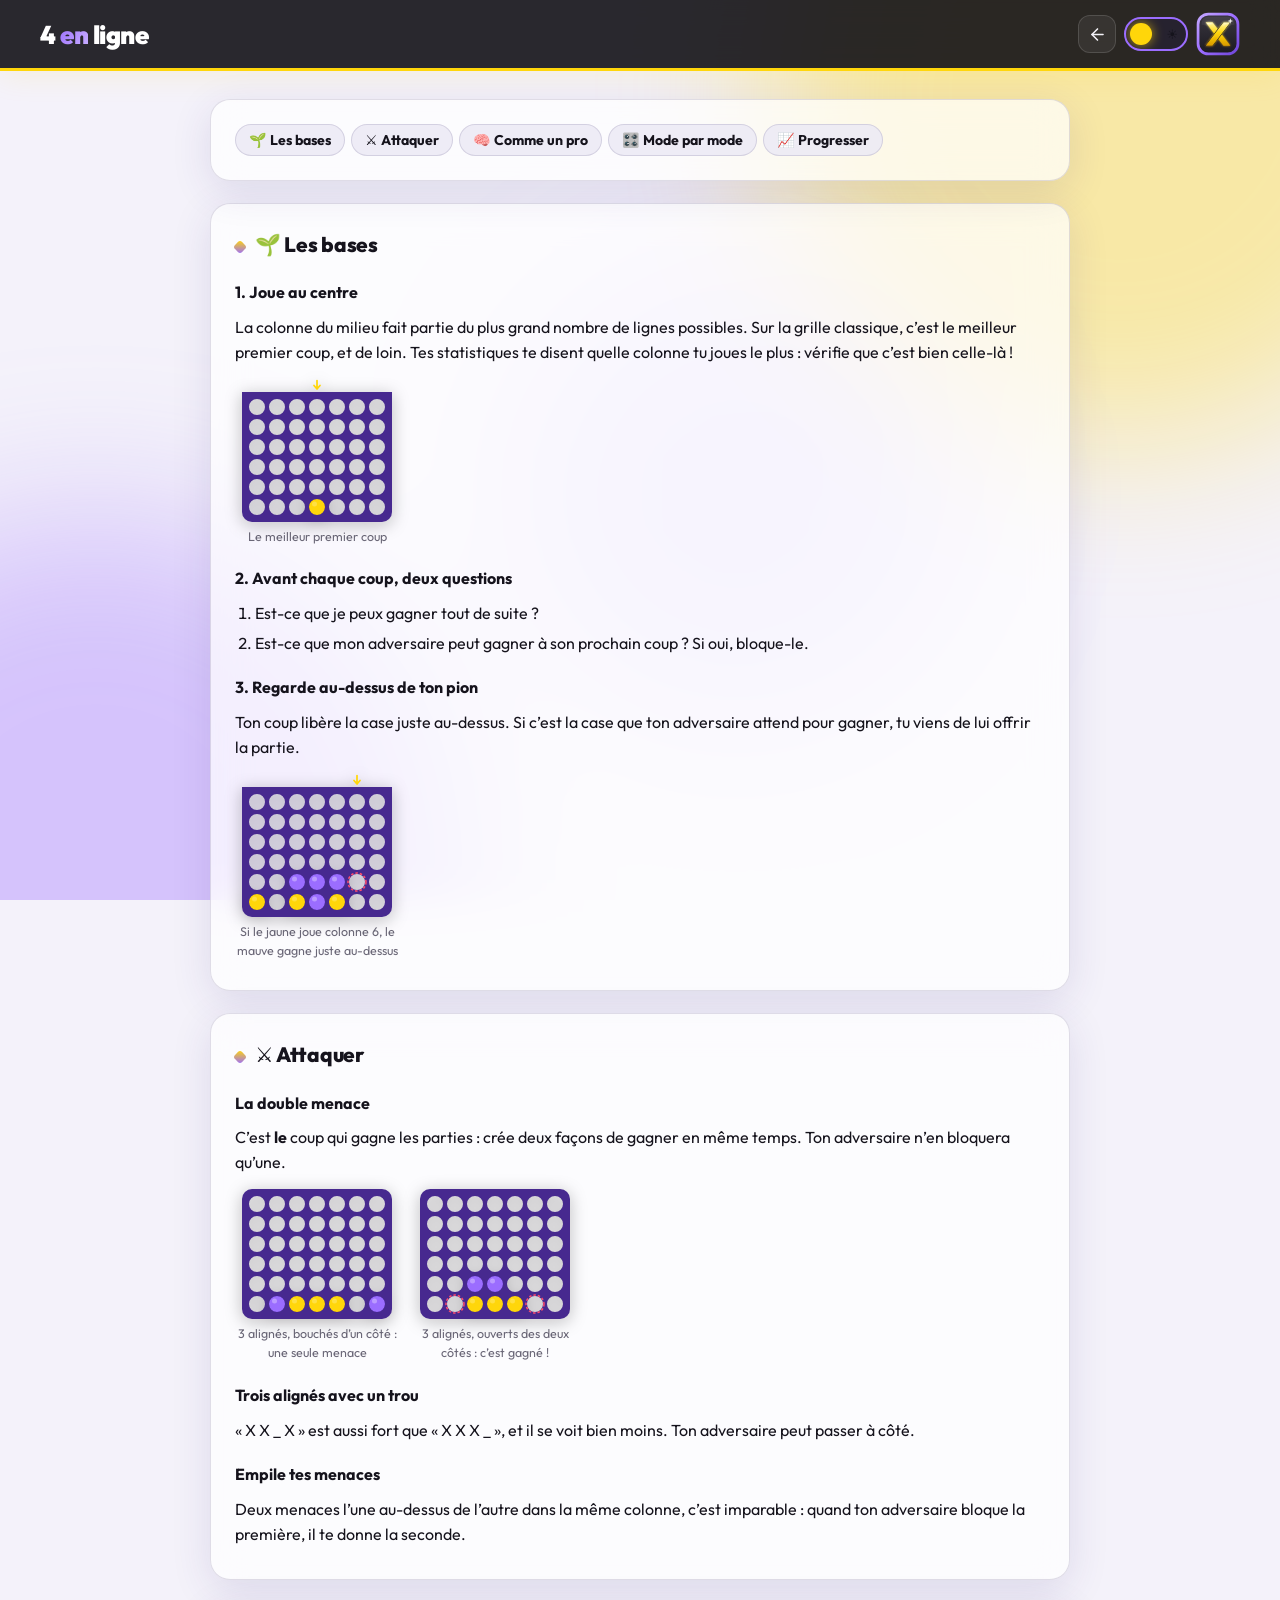
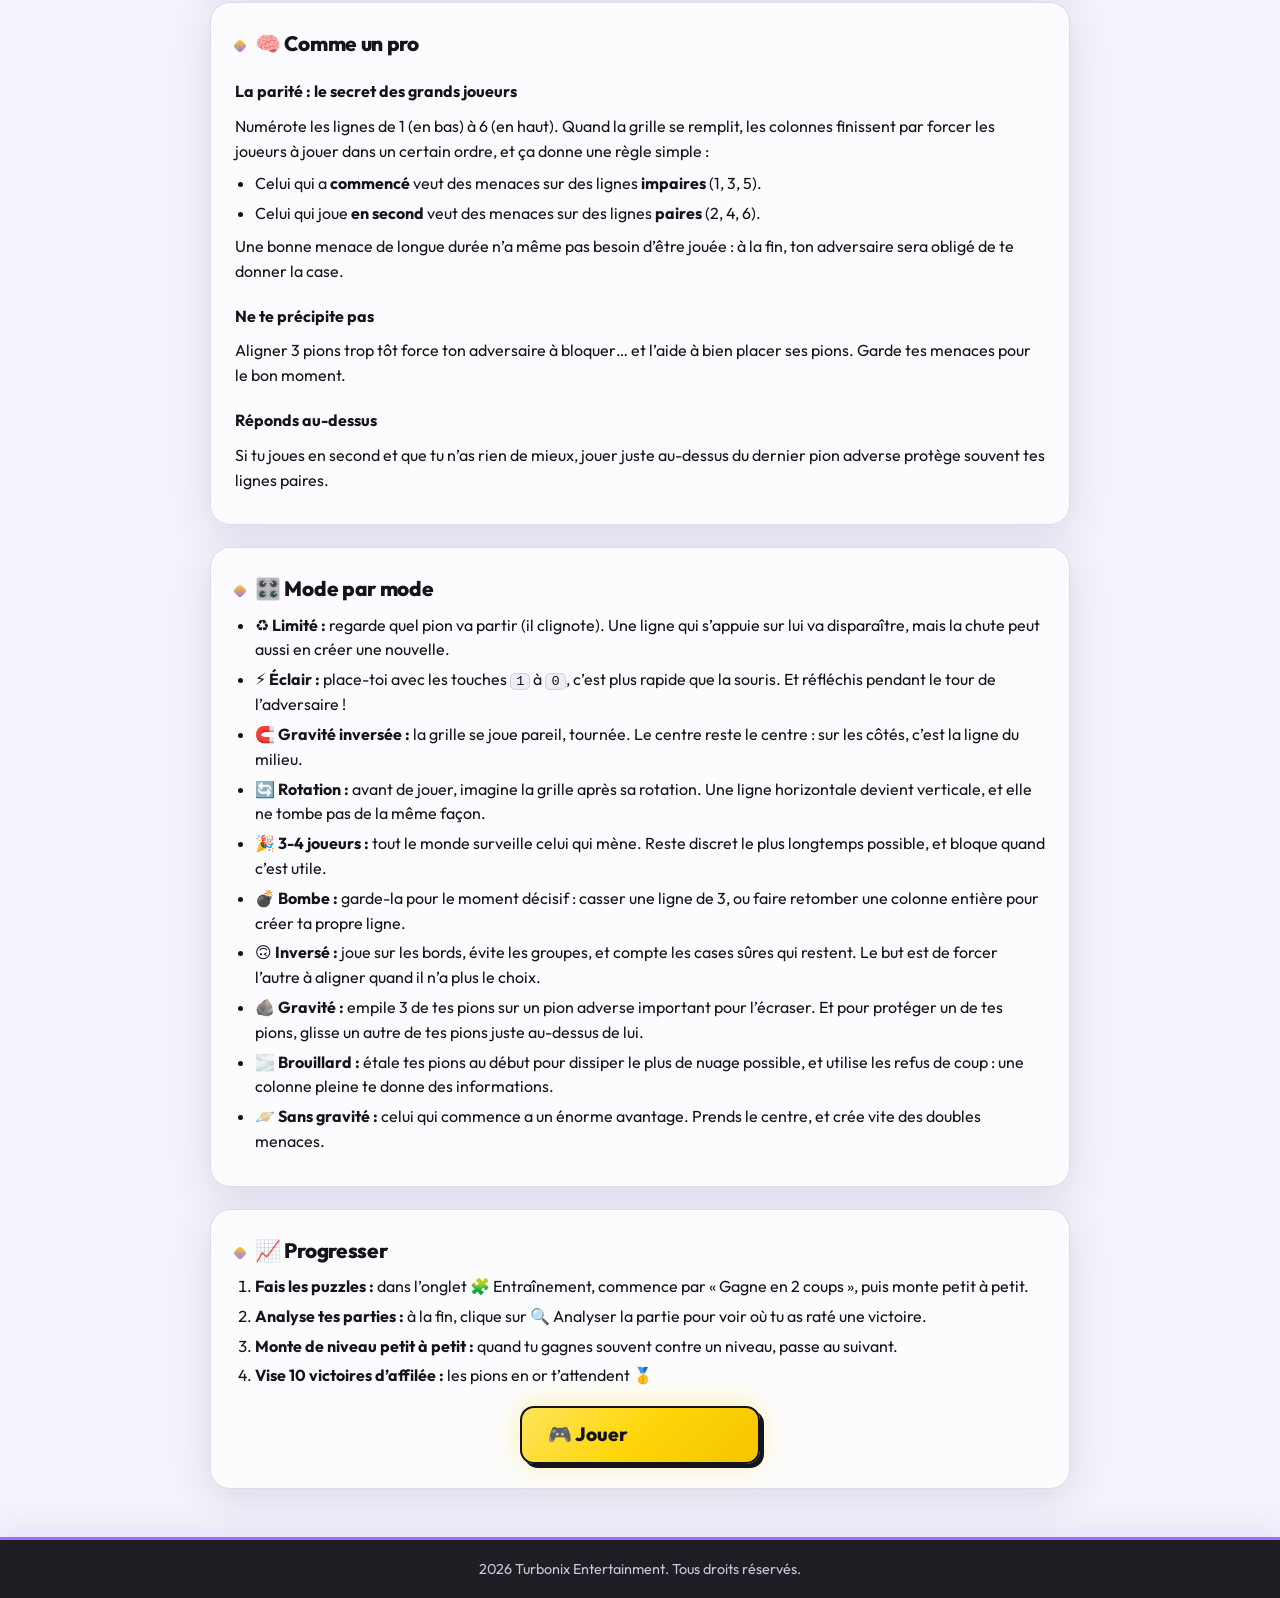
==== commit fbfbc7e4: "Nouvel écrasement, brouillard continu, 3D plus détaillée et barre de tour sans clignotement Co-Autho" ====
--- a/astuces.html
+++ b/astuces.html
@@ -104,8 +104,8 @@
         <li><strong>🎉 3-4 joueurs :</strong> tout le monde surveille celui qui mène. Reste discret le plus longtemps possible, et bloque quand c’est utile.</li>
         <li><strong>💣 Bombe :</strong> garde-la pour le moment décisif : casser une ligne de 3, ou faire retomber une colonne entière pour créer ta propre ligne.</li>
         <li><strong>🙃 Inversé :</strong> joue sur les bords, évite les groupes, et compte les cases sûres qui restent. Le but est de forcer l’autre à aligner quand il n’a plus le choix.</li>
-        <li><strong>🪨 Gravité :</strong> seules les 3 premières lignes comptent vraiment. Fais écraser un pion adverse important en ajoutant des pions au-dessus.</li>
-        <li><strong>🌫️ Brouillard :</strong> étale tes pions au début pour voir plus de cases, et utilise les refus de coup : une colonne pleine te donne des informations.</li>
+        <li><strong>🪨 Gravité :</strong> empile 3 de tes pions sur un pion adverse important pour l’écraser. Et pour protéger un de tes pions, glisse un autre de tes pions juste au-dessus de lui.</li>
+        <li><strong>🌫️ Brouillard :</strong> étale tes pions au début pour dissiper le plus de nuage possible, et utilise les refus de coup : une colonne pleine te donne des informations.</li>
         <li><strong>🪐 Sans gravité :</strong> celui qui commence a un énorme avantage. Prends le centre, et crée vite des doubles menaces.</li>
       </ul>
     </section>
--- a/style.css
+++ b/style.css
@@ -115,8 +115,6 @@
   transform: translateX(calc(100% * var(--active, 0)));
   transition: transform 0.55s var(--spring), opacity 0.35s;
 }
-.turnbar:not(.over) .turn-glider { animation: c4-turn 1.6s ease-in-out infinite; }
-.turnbar.thinking .turn-glider { animation-duration: 0.8s; }
 .turnbar.draw .turn-glider { opacity: 0; }
 .turn-side {
   position: relative;
@@ -133,6 +131,8 @@
 .turn-side.active { color: var(--ink); transform: scale(1.03); }
 .turn-side.out { opacity: 0.4; text-decoration: line-through; }
 .turn-side .tok.mini { width: 30px; height: 30px; transition: transform 0.5s var(--spring); }
+/* Rien ne clignote dans cette barre, même avec des pions brillants ou en or : on doit pouvoir la regarder longtemps */
+.turn-side .tok, .turn-side .tok::after { animation: none; }
 .turn-side.active .tok.mini { transform: rotate(-8deg) scale(1.1); }
 .turn-text { display: flex; flex-direction: column; min-width: 0; line-height: 1.15; }
 .turn-name { overflow: hidden; text-overflow: ellipsis; white-space: nowrap; }
@@ -258,14 +258,7 @@
 .b2d-board > * { position: absolute; }
 .b2d-tokens { inset: 0; }
 .b2d-plate { pointer-events: none; z-index: 2; }
-.b2d-fog { inset: 0; z-index: 3; pointer-events: none; }
-.b2d-fog i {
-  position: absolute;
-  border-radius: 24%;
-  background: radial-gradient(circle at 40% 35%, #6c5d9c, #3a2f5e 60%, #231b3d);
-  box-shadow: 0 0 calc(var(--cell) * 0.2) calc(var(--cell) * 0.06) #2f2650;
-  animation: c4-fog 9s ease-in-out infinite;
-}
+.b2d-fog { z-index: 3; pointer-events: none; }
 .b2d-lane {
   z-index: 1;
   background: linear-gradient(180deg, rgba(255, 255, 255, 0.2), rgba(255, 255, 255, 0.04));
@@ -649,14 +642,12 @@
 
 /* ---------- Animations ---------- */
 
-@keyframes c4-turn { 50% { box-shadow: 0 6px 34px rgba(255, 214, 10, 0.8), 0 0 0 3px rgba(155, 109, 255, 0.28); } }
 @keyframes c4-dot { 0%, 100% { transform: translateY(0); opacity: 0.4; } 50% { transform: translateY(-4px); opacity: 1; } }
 @keyframes c4-fade { from { opacity: 0; } }
 @keyframes c4-low { 50% { box-shadow: 0 0 16px rgba(232, 51, 111, 0.8); } }
 @keyframes c4-glow { 50% { filter: brightness(1.25) saturate(1.2); } }
 @keyframes c4-goldglow { 50% { filter: brightness(1.2); box-shadow: 0 0 calc(var(--cell, 30px) * 0.5) rgba(255, 214, 10, 0.95), inset 0 -3px 6px rgba(90, 50, 0, 0.5), inset 0 2px 4px rgba(255, 255, 255, 0.85); } }
 @keyframes c4-sheen { 0%, 45% { transform: translateX(-70%); } 100% { transform: translateX(70%); } }
-@keyframes c4-fog { 0%, 100% { filter: brightness(1); transform: scale(1); } 50% { filter: brightness(1.2); transform: scale(1.05); } }
 @keyframes c4-hint { 50% { box-shadow: 0 0 46px rgba(255, 214, 10, 1), inset 0 0 30px rgba(255, 214, 10, 0.6); } }
 @keyframes c4-hover { 50% { transform: translateY(calc(var(--cell, 30px) * -0.05)); } }
 @keyframes c4-draw { to { stroke-dashoffset: 0; } }
